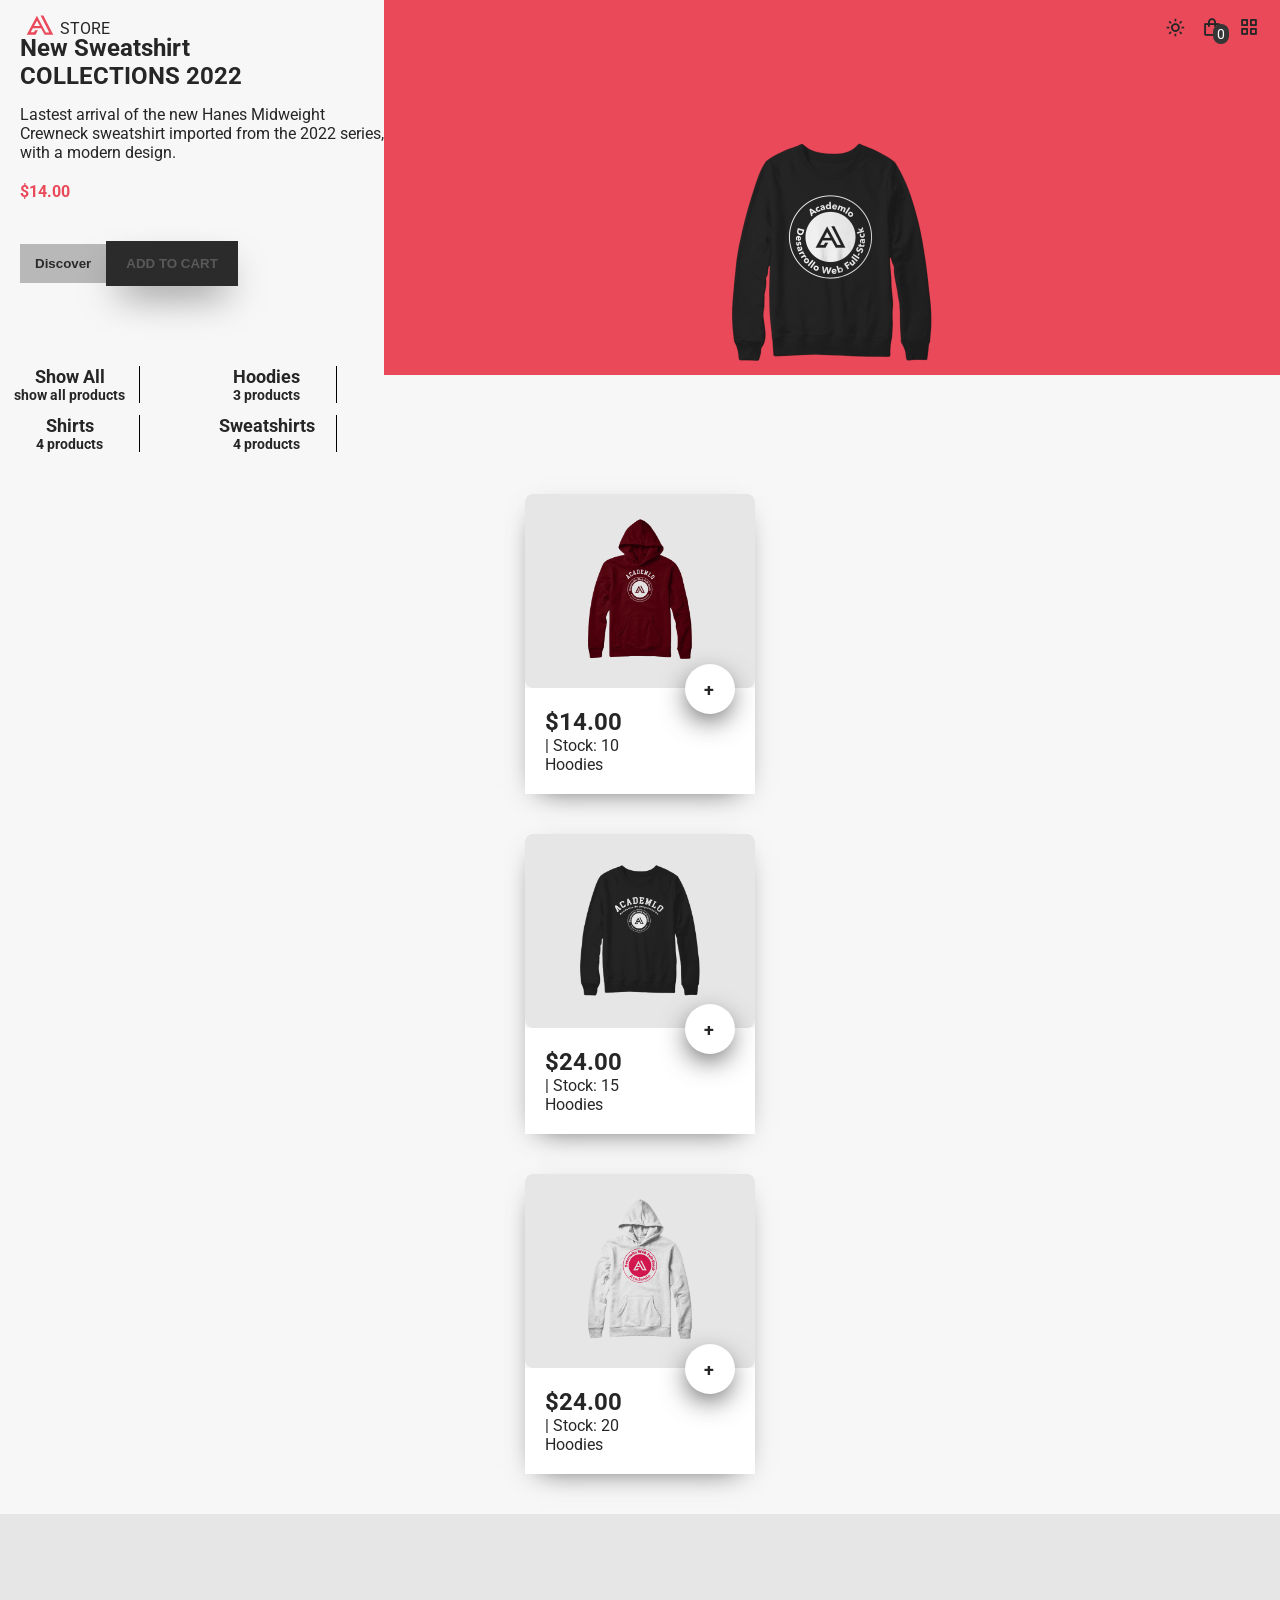
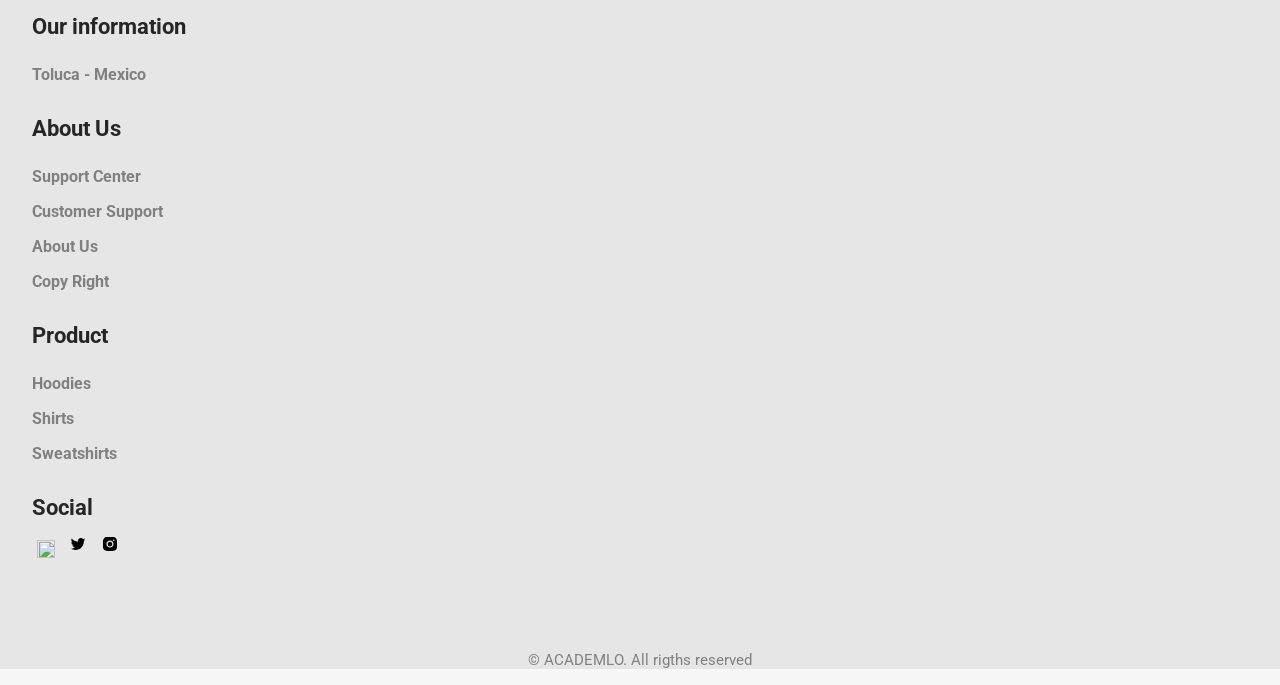
==== index.html @ a1405a9b "mergin with footer" ====
<!DOCTYPE html>
<html lang="en">
    <head>
        <title>Academlo Store</title>
        <meta charset="UTF-8">
        <meta name="viewport" content="width=device-width, initial-scale=1">

        <link href='https://unpkg.com/boxicons@2.1.2/css/boxicons.min.css' rel='stylesheet'>
        <link href="assets/css/style.css" rel="stylesheet">
    </head>
    <body>
        <div id="loader" class="loader">
            <svg xmlns="http://www.w3.org/2000/svg" viewBox="0 0 48.92 56.48" class="loader--img">
                <title>Academlo Logo</title>
                <g>
                    <g>
                        <path
                        d="M24.45,56.48,0,42.36V14.12L24.46,0,48.92,14.12V42.36ZM1.89,41.26l22.56,13L47,41.26v-26l-22.56-13-22.56,13Z">
                        </path>
                        <path
                        d="M28.58,15.39H25.16L35.78,36H31.49L20.67,15.71,8.23,38.82H18.94l3-5.43h-3.4l-1.47,2.54h-4l2.69-5.09H25.85l4.28,8H40.67ZM17.23,28.21l3.57-6.6,3.57,6.6Z">
                        </path>
                    </g>
                </g>
            </svg>
        </div>

            <div class=" nav-container no-scrolling" id="nav">
                <nav class="nav" >
<div class="logo-container">
    <a href="#" class="nav--logo">
        <svg xmlns="http://www.w3.org/2000/svg" viewBox="0 0 48.92 56.48">
            <title>Academlo Logo</title>
            <g>
              <g>
                <path
                  d="M28.58,15.39H25.16L35.78,36H31.49L20.67,15.71,8.23,38.82H18.94l3-5.43h-3.4l-1.47,2.54h-4l2.69-5.09H25.85l4.28,8H40.67ZM17.23,28.21l3.57-6.6,3.57,6.6Z">
                </path>
              </g>
            </g>
        </svg>
        
       
      </a>
<span>STORE</span>



</div>

<div class="opciones">
    <i class='bx bx-moon change-theme' id="theme-button"></i>

    <div class="nav--cart" id="cart-shop">
      <i class='bx bx-shopping-bag' id="elemento-cart"></i>
      <span id="cart-counter" class="counter">0</span>
    </div>

    <div class="nav--toggle" id="nav-toggle">
      <i class='bx bx-grid-alt' id="elemento-menu"></i>
    </div>
  </div>


<div class="nav--items no-display" id="elementos">
    <ul class="nav--list"> 
        <li class="nav--item">
          <a href="#" class="nav--link">
            Home
          </a>
        </li>
        <li class="nav--item">
          <a href="#" class="nav--link">
            Productos
          </a>
        </li>
      </ul>
    
</div>
                      
              
                </nav>
            </div>










<main>

    <aside class="cart no-display" id="cart">
        <div class="cart-container">
          
            <div class="contenedor-elements">
              <h3 class="contenedor-elements--h3">My cart</h3> 
              <img class="contenedor-elements--img" src="./assets/images/empty-cart.png" alt="cart">
              <h2 class="contenedor-elements--h2">Your cart is empty</h2>
              <p class="contenedor-elements--p">You can add items to your cart by clicking on the ´+´ button on                the product page.</p>
              <div class="contenedor-elements--containerh4">
                <h4 class="contenedor-elements--h4">0 ítems</h4>
                <h4 class="contenedor-elements--h4--2">$0.00</h4>
              </div>  
              <button class="contenedor-elements--button" type="submit"> Checkout</button>

            </div>
            
        </div>
    </aside>


<section class="destacado">
  

  <div class="destacado-container-img">
    <img src="./assets/images/home.png" class="img-articulo-destacado" alt="Sueter Academlo Articulo destacado">
  </div>
  <span class="pin">__________________________________</span>
  <div class="datos">
     <h2>New Sweatshirt</h2>
<h1>COLLECTIONS 2022</h1>
<p>Lastest arrival of the new Hanes Midweight
     <br>  Crewneck sweatshirt imported from the 2022 series, with a modern design.
</p>
<span class="price price-destacado">$14.00</span>
<div class="btn-destacado-container">
<button class="btn btn-secondary">Discover</button>
<button class="btn btn-primary">ADD TO CART</button>
</div>
  </div>
 

</section>
    

    </div>
<section class="categories">
    <div class="div-izq">
      <h1 >Show All</h1>
      <h2>show all products</h2>
    </div>
    <div class="div-der">
      <h1>Hoodies</h1>
      <h2>3 products</h2>
    </div>
    <div class="div-izq">
      <h1>Shirts</h1>
      <h2>4 products</h2>
    </div>
    <div class="div-der">
      <h1>Sweatshirts</h1>
      <h2>4 products</h2>
    </div>


</section>





<section class="articulos" id="articulos" > 


 
  
  
</section>


</main>

<footer class="footer-info">
  <div class="contenedor-footer">
<div>
  <h1>Our information</h1>
  <h2>Toluca - Mexico</h2>
</div>
<div>
  <h1>About Us</h1>
  <h2>Support Center</h2>
  <h2>Customer Support</h2>
  <h2>About Us</h2>
  <h2>Copy Right</h2>
</div>
<div>
  <h1>Product</h1>
  <h2>Hoodies</h2>
  <h2>Shirts</h2>
  <h2>Sweatshirts</h2>
</div>
<div>
  <h1>Social</h1>
  


  <ul class="footer__social">
    <a href="https://www.facebook.com/" target="_blank" class="footer__social-link">
      <img src="https://cdn-icons-png.flaticon.com/512/20/20673.png" alt="">
    </a>

    <a href="https://twitter.com/" target="_blank" class="footer__social-link">
       <img src="/ant-design_twitter-outlined.svg" alt="">
    </a>

    <a href="https://www.instagram.com/" target="_blank" class="footer__social-link">
      <img src="/ant-design_instagram-filled.svg" alt="">
    </a>
  </ul>
 
</div>
</div>

<span class="marca">© ACADEMLO. All rigths reserved</span>

</footer>






<script src="./assets/js/main.js">
    
</script>
    
    </body>
</html>
---- assets/css/style.css ----
/*=============== GOOGLE FONTS ===============*/
@import url("https://fonts.googleapis.com/css2?family=Roboto:wght@400;500;700&display=swap");

* {
  padding: 0;
  margin: 0;
  box-sizing: border-box;
}

:root {
  /*========== Colors ==========*/
  --first-color: hsl(354, 78%, 60%);
  --button-color: hsl(0, 0%, 17%);
  --button-color-alt: hsl(0, 0%, 21%);
  --card-color: hsl(0, 0%, 90%);
  --title-color: hsl(0, 0%, 15%);
  --text-color: hsl(0, 0%, 35%);
  --text-color-light: hsl(0, 0%, 55%);
  --body-color: hsl(206, 4%, 97%);
  --container-color: #fff;
  --border-color: hsl(0, 0%, 94%);
  --btn-secondary: hsl(0, 0%, 72%);

  /*========== Font and typography ==========*/
  --body-font: "Roboto", sans-serif;
}

body.dark-theme {
  --first-color: hsl(182, 53%, 74%);
  --button-color: hsl(246, 16%, 12%);
  --button-color-alt: hsl(0, 0%, 28%);
  --card-color: hsla(246, 16%, 5%, 0.5);
  --title-color: hsl(0, 0%, 95%);
  --text-color: hsl(0, 0%, 75%);
  --body-color: hsl(249, 19%, 14%);
  --container-color: hsl(246, 16%, 12%);
  --border-color: hsl(0, 0%, 20%);
}

body {
  background-color: var(--body-color);
  font-family: var(--body-font);
  color: var(--title-color);
}
a {
  text-decoration: none;
}
li {
  text-decoration: none;
  list-style: none;
}

.loader {
  width: 100%;
  height: 100%;
  position: fixed;
  top: 0;
  left: 0;
  background-color: var(--body-color);
  display: grid;
  justify-content: center;
  align-items: center;
  z-index: 100;
}

.loader--img {
  width: 100px;
  fill: var(--first-color);
  animation: load 1.5s infinite;
}

.hide {
  display: none;
}

.logo-container {
  display: flex;
  flex-direction: row;
  align-items: center;
  justify-content: space-evenly;
  z-index: 40;
}
.nav--items {
  position: fixed;
  left: 0;
  top: 0;
  width: 100%;
  background-color: var(--body-color);
  height: 100%;
  z-index: 20;
  display: flex;
  justify-content: center;
  align-items: flex-start;
  padding-top: 80px;
  text-align: center;
}
.nav-display {
  left: 0%;
}
.no-display {
  left: -100%;
}

.cart {
  background-color: rgba(36, 36, 36, 0.801);
  position: fixed;
  width: 100%;
  height: 100%;
  top: 0;
  z-index: 20;
}
.cart-container {
  background-color: var(--body-color);
  width: 400px;
  right: 0;
  height: 100%;
  position: absolute;
}

.contenedor-elements {
  width: 100%;
  height: 100%;
  background-color: var(--container-color);
}

.contenedor-elements--h3 {
  width: 100%;
  text-align: center;
  padding-top: 50px;
  padding-bottom: 100px;
}

.contenedor-elements--img {
  width: 100%;
}

.contenedor-elements--h2,
.contenedor-elements--p {
  width: 100%;
  text-align: center;
}

.contenedor-elements--containerh4 {
  width: 100%;
  display: flex;
  padding-top: 150px;
  padding-bottom: 30px;
}

.contenedor-elements--h4 {
  width: 50%;
  padding-left: 30px;
}

.contenedor-elements--h4--2 {
  width: 50%;
  text-align: end;
  padding-right: 30px;
}

.contenedor-elements--button {
  width: 45%;
  height: 8%;
  margin-left: 50%;
  border: none;
  color: rgb(94, 94, 94);
}

@keyframes aparecer-elementos-nav {
  0% {
    left: -100%;
  }
  80% {
    left: 5%;
  }
  100% {
    left: 0%;
  }
}

@keyframes desaparecer-elementos-nav {
  0% {
    left: 0%;
  }
  80% {
    left: 5%;
  }
  100% {
    left: -100%;
  }
}

.nav--list {
  display: flex;
  flex-direction: column;
  gap: 1rem;
}
.price {
  font-weight: bold;
}
.description-item-destacado > p {
  padding-top: 20px;
  padding-bottom: 20px;
}
.price-destacado {
  color: var(--first-color);
}
.btn-destacado-container {
  display: flex;
  flex-direction: row;
  align-items: center;
  padding: 40px 0px;
}
.btn {
  border: none;
}
.btn-secondary {
  padding: 12px 15px;
  background-color: var(--btn-secondary);
  color: var(--button-color);
  font-weight: bold;
}
.btn-primary {
  padding: 15px 20px;
  background-color: var(--button-color);
  color: var(--text-color);
  font-weight: bold;
  box-shadow: 1px 18px 39px -13px rgba(0, 0, 0, 0.63);
  -webkit-box-shadow: 1px 18px 39px -13px rgba(0, 0, 0, 0.63);
  -moz-box-shadow: 1px 18px 39px -13px rgba(0, 0, 0, 0.63);
}
.opciones {
  display: flex;
  flex-direction: row;
  align-items: center;
  gap: 1rem;
  z-index: 40;
}
.bx {
  font-size: 1.3rem;
}
.counter {
  background-color: var(--button-color-alt);
  color: var(--container-color);
  padding: 2px 4px;
  border-radius: 0.5rem;
  margin-right: 5px;
  font-size: 14px;
  position: absolute;
  margin-left: -10px;
  margin-top: 7px;
}
.back {
  background-color: var(--first-color);
  width: 70%;
  height: 3.5rem;
  position: fixed;
  top: 0px;
  z-index: -1;
  right: 0;
}
.articulo-section {
  width: 70%;
  display: flex;
  right: 0;
  position: absolute;
  right: 0;
  height: 350px;
  background-color: var(--first-color);
}
.img-articulo-destacado {
  width: 250px;
  padding-top: 125px;
  display: block;
  margin: 0px auto;
}
.description-item-destacado {
  position: absolute;
  margin-top: 380px;
  padding: 0rem 1rem;
}
.nav--logo {
  width: 2.5rem;
  fill: var(--first-color);
}
.nav-container {
  position: fixed;
  width: 100%;
  z-index: 40;
}
.scrolling {
  background-color: var(--container-color);
  box-shadow: -1px 9px 28px -15px rgba(0, 0, 0, 0.75);
  -webkit-box-shadow: -1px 9px 28px -15px rgba(0, 0, 0, 0.75);
  -moz-box-shadow: -1px 9px 28px -15px rgba(0, 0, 0, 0.75);
}
.no-scrolling {
  background-color: transparent;
}
.nav {
  height: 3.5rem;
  display: flex;
  justify-content: space-between;
  padding: 10px 20px;
  z-index: 100;
}

@keyframes load {
  0% {
    transform: translateY(0);
  }
  50% {
    transform: translateY(10px);
  }
  100% {
    transform: translateY(0);
  }
}

.categories {
  display: grid;
  grid-template-columns: repeat(2, 1fr);
  text-align: center;
  gap: 10px;
  padding-top: 40px;
}

.categories h1 {
  font-size: 18px;
}

.categories h2 {
  font-size: 14px;
}

.categories div {
  border-right: black solid 1px;
  margin-bottom: 2px;
  width: 140px;
}

.categories .div-izq {
  left: 30px;
}

.destacado-container-img {
  background-color: var(--first-color);
  width: 70%;
  float: right;
}
.pin {
  visibility: hidden;
}

.destacado > .datos {
  padding: 0 20px;
}
.datos > h2 {
  padding-top: 15px;
}
.datos > p {
  padding-top: 15px;
  padding-bottom: 20px;
}

.articulos {
  display: flex;
  flex-direction: column;
  align-items: center;
  justify-content: space-between;
  padding-top: 40px;
  gap: 40px;
}

.img-card {
  width: 150px;
}
.card-img {
  background-color: var(--card-color);
  border-radius: 0.5rem;
  padding: 20px 40px;
}
.description-card {
  background-color: var(--container-color);
  width: 100%;
  padding: 20px 20px;
}

.card-add-cart {
  width: 50px;
  height: 50px;
  background-color: var(--container-color);
  border-radius: 50%;
  position: absolute;
  margin-top: 170px;
  margin-left: 160px;
  box-shadow: -1px 9px 28px -5px rgba(0, 0, 0, 0.75);
  -webkit-box-shadow: -1px 9px 28px -5px rgba(0, 0, 0, 0.75);
  -moz-box-shadow: -1px 9px 28px -5px rgba(0, 0, 0, 0.75);
  cursor: pointer;
}
.card-add-cart > span {
  position: absolute;
  margin: 15px 19px;
  font-size: large;
  font-weight: bolder;
}

.card {
  position: relative;
  box-shadow: -1px 9px 28px -15px rgba(0, 0, 0, 0.75);
  -webkit-box-shadow: -1px 9px 28px -15px rgba(0, 0, 0, 0.75);
  -moz-box-shadow: -1px 9px 28px -15px rgba(0, 0, 0, 0.75);
}

.footer__social-link img {
  width: 18px;
  height: 18px;
  margin: 5px;
}

.footer-info {
  background-color: hsl(0, 0%, 90%);
  margin-top: 40px;
}

.contenedor-footer {
  display: grid;
  row-gap: 2rem;
  padding: 2rem;
  padding-top: 100px;
}

.contenedor-footer h1 {
  font-size: 22px;
  padding-bottom: 10px;
}

.contenedor-footer h2 {
  font-size: 16px;
  color: gray;
  padding-top: 16px;
}
.marca {
  display: block;

  margin: 3.5rem 0 1rem 0;
  text-align: center;
  font-size: 15px;
  color: grey;
}
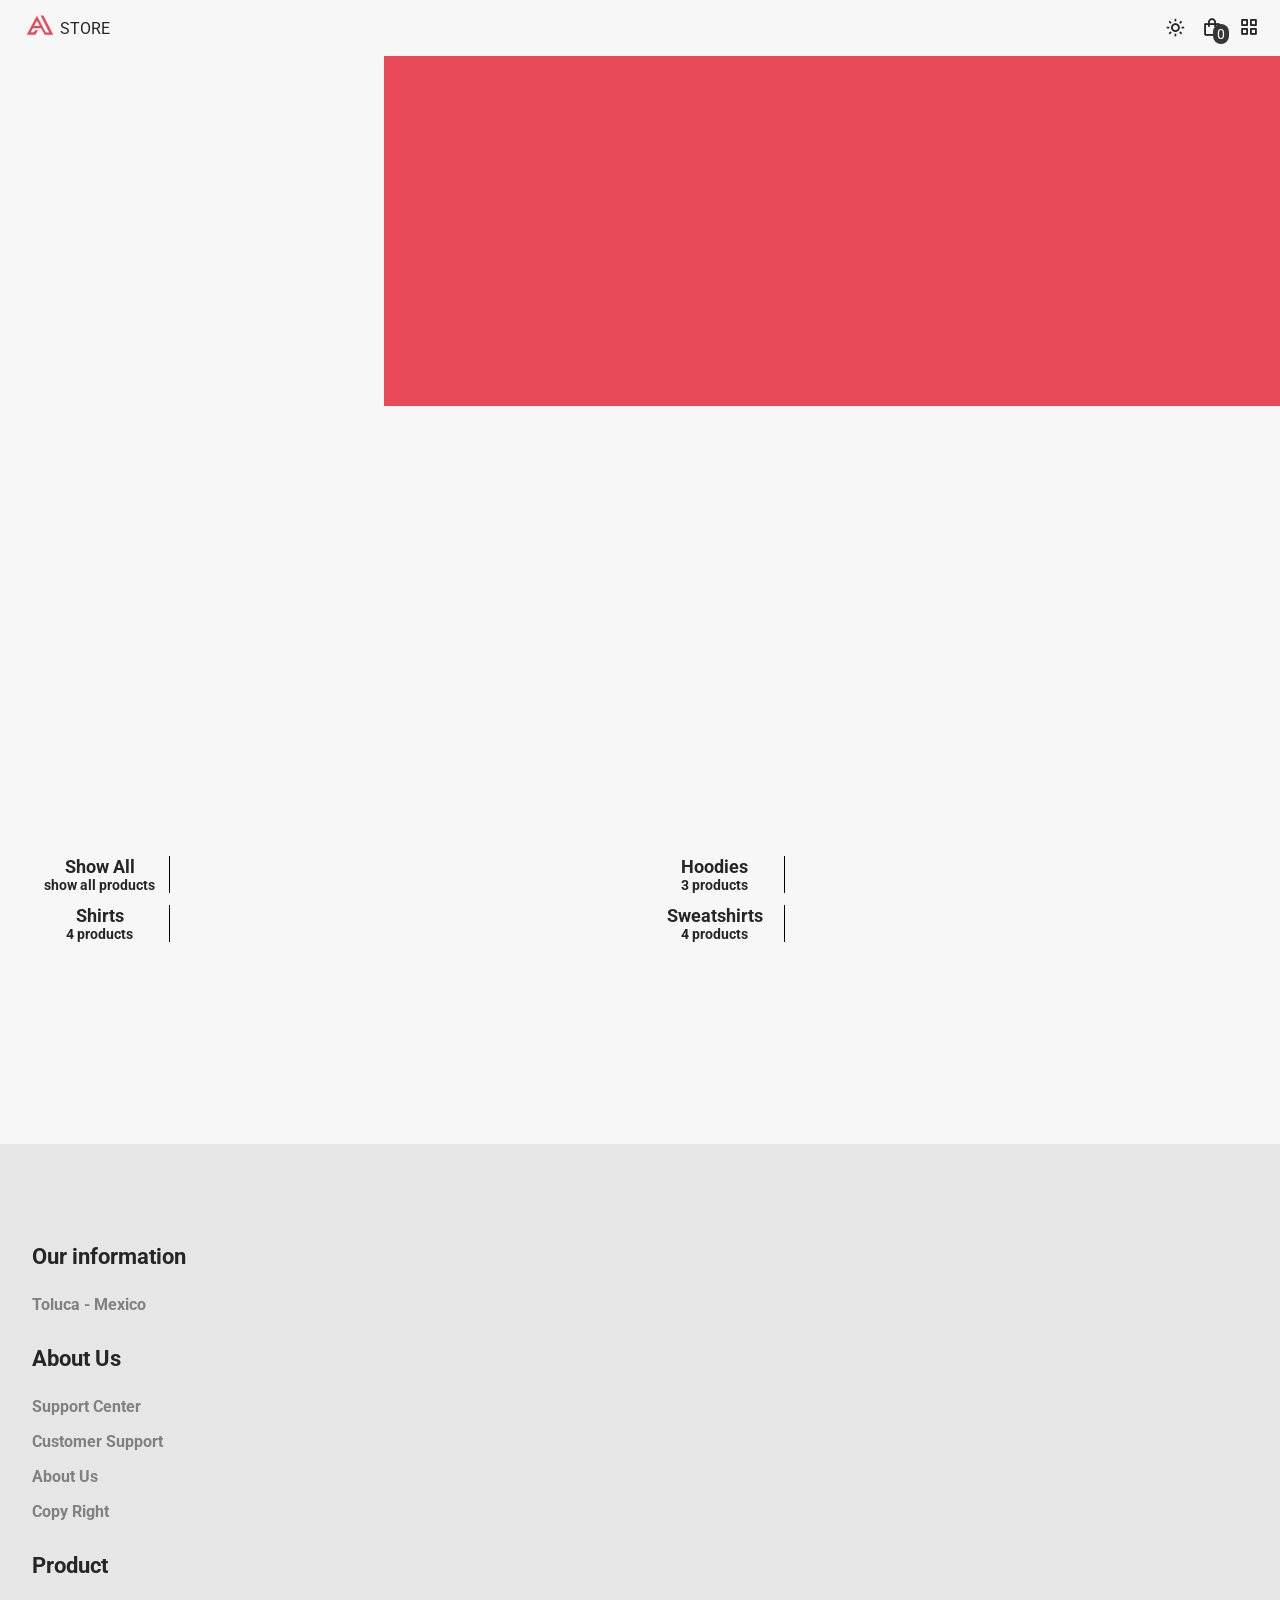
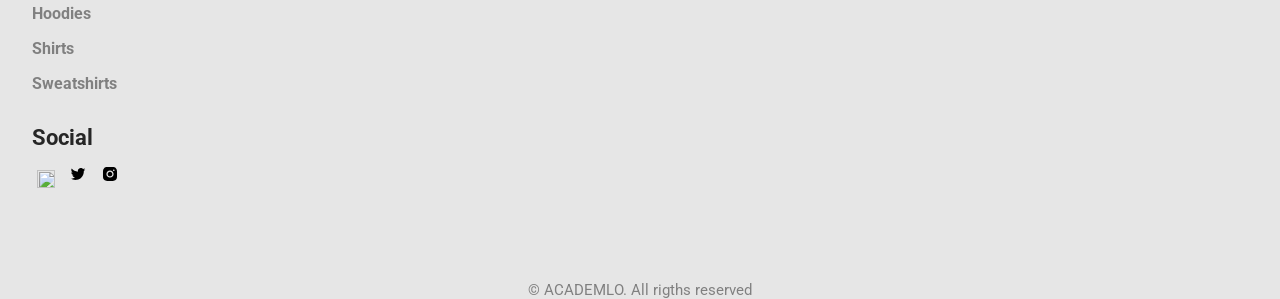
==== commit b9d27cc1: "Modifique h" ====
--- a/index.html
+++ b/index.html
@@ -25,8 +25,8 @@
             </svg>
         </div>
 
-            <div class=" nav-container no-scrolling" id="nav">
-                <nav class="nav" >
+            <div class="nav-container">
+                <nav class="nav">
 <div class="logo-container">
     <a href="#" class="nav--logo">
         <svg xmlns="http://www.w3.org/2000/svg" viewBox="0 0 48.92 56.48">
@@ -95,80 +95,43 @@
 
     <aside class="cart no-display" id="cart">
         <div class="cart-container">
-          
+
             <div class="contenedor-elements">
-              <h3 class="contenedor-elements--h3">My cart</h3> 
-              <img class="contenedor-elements--img" src="./assets/images/empty-cart.png" alt="cart">
-              <h2 class="contenedor-elements--h2">Your cart is empty</h2>
-              <p class="contenedor-elements--p">You can add items to your cart by clicking on the ´+´ button on                the product page.</p>
-              <div class="contenedor-elements--containerh4">
-                <h4 class="contenedor-elements--h4">0 ítems</h4>
-                <h4 class="contenedor-elements--h4--2">$0.00</h4>
-              </div>  
-              <button class="contenedor-elements--button" type="submit"> Checkout</button>
+                
 
             </div>
             
         </div>
     </aside>
+<section class="articulo-section"  id="articulo-destacado-img">
+    <div class="articulo-destacado"></div>
+</section>
+<div id="descripcion-destacado">
+    
+</div>
 
-
-<section class="destacado">
-  
-
-  <div class="destacado-container-img">
-    <img src="./assets/images/home.png" class="img-articulo-destacado" alt="Sueter Academlo Articulo destacado">
-  </div>
-  <span class="pin">__________________________________</span>
-  <div class="datos">
-     <h2>New Sweatshirt</h2>
-<h1>COLLECTIONS 2022</h1>
-<p>Lastest arrival of the new Hanes Midweight
-     <br>  Crewneck sweatshirt imported from the 2022 series, with a modern design.
-</p>
-<span class="price price-destacado">$14.00</span>
-<div class="btn-destacado-container">
-<button class="btn btn-secondary">Discover</button>
-<button class="btn btn-primary">ADD TO CART</button>
-</div>
-  </div>
- 
-
-</section>
     
 
     </div>
 <section class="categories">
     <div class="div-izq">
-      <h1 >Show All</h1>
-      <h2>show all products</h2>
+      <h2 >Show All</h2>
+      <h3>show all products</h3>
     </div>
     <div class="div-der">
-      <h1>Hoodies</h1>
-      <h2>3 products</h2>
+      <h2>Hoodies</h2>
+      <h3>3 products</h3>
     </div>
     <div class="div-izq">
-      <h1>Shirts</h1>
-      <h2>4 products</h2>
+      <h2>Shirts</h2>
+      <h3>4 products</h3>
     </div>
     <div class="div-der">
-      <h1>Sweatshirts</h1>
-      <h2>4 products</h2>
+      <h2>Sweatshirts</h2>
+      <h3>4 products</h3>
     </div>
 
 
-</section>
-
-
-
-
-
-<section class="articulos" id="articulos" > 
-
-
- 
-  
-  
 </section>
 
 
@@ -177,24 +140,24 @@
 <footer class="footer-info">
   <div class="contenedor-footer">
 <div>
-  <h1>Our information</h1>
-  <h2>Toluca - Mexico</h2>
+  <h2>Our information</h2>
+  <h3>Toluca - Mexico</h3>
 </div>
 <div>
-  <h1>About Us</h1>
-  <h2>Support Center</h2>
-  <h2>Customer Support</h2>
   <h2>About Us</h2>
-  <h2>Copy Right</h2>
+  <h3>Support Center</h3>
+  <h3>Customer Support</h3>
+  <h3>About Us</h3>
+  <h3>Copy Right</h3>
 </div>
 <div>
-  <h1>Product</h1>
-  <h2>Hoodies</h2>
-  <h2>Shirts</h2>
-  <h2>Sweatshirts</h2>
+  <h2>Product</h2>
+  <h3>Hoodies</h3>
+  <h3>Shirts</h3>
+  <h3>Sweatshirts</h3>
 </div>
 <div>
-  <h1>Social</h1>
+  <h2>Social</h2>
   
 
 
--- a/assets/css/style.css
+++ b/assets/css/style.css
@@ -35,12 +35,17 @@
   --body-color: hsl(249, 19%, 14%);
   --container-color: hsl(246, 16%, 12%);
   --border-color: hsl(0, 0%, 20%);
-}
+
+}
+
 
 body {
   background-color: var(--body-color);
   font-family: var(--body-font);
   color: var(--title-color);
+
+
+
 }
 a {
   text-decoration: none;
@@ -117,55 +122,6 @@
   position: absolute;
 }
 
-.contenedor-elements {
-  width: 100%;
-  height: 100%;
-  background-color: var(--container-color);
-}
-
-.contenedor-elements--h3 {
-  width: 100%;
-  text-align: center;
-  padding-top: 50px;
-  padding-bottom: 100px;
-}
-
-.contenedor-elements--img {
-  width: 100%;
-}
-
-.contenedor-elements--h2,
-.contenedor-elements--p {
-  width: 100%;
-  text-align: center;
-}
-
-.contenedor-elements--containerh4 {
-  width: 100%;
-  display: flex;
-  padding-top: 150px;
-  padding-bottom: 30px;
-}
-
-.contenedor-elements--h4 {
-  width: 50%;
-  padding-left: 30px;
-}
-
-.contenedor-elements--h4--2 {
-  width: 50%;
-  text-align: end;
-  padding-right: 30px;
-}
-
-.contenedor-elements--button {
-  width: 45%;
-  height: 8%;
-  margin-left: 50%;
-  border: none;
-  color: rgb(94, 94, 94);
-}
-
 @keyframes aparecer-elementos-nav {
   0% {
     left: -100%;
@@ -223,7 +179,7 @@
 .btn-primary {
   padding: 15px 20px;
   background-color: var(--button-color);
-  color: var(--text-color);
+  color: var(--container-color);
   font-weight: bold;
   box-shadow: 1px 18px 39px -13px rgba(0, 0, 0, 0.63);
   -webkit-box-shadow: 1px 18px 39px -13px rgba(0, 0, 0, 0.63);
@@ -253,7 +209,7 @@
 .back {
   background-color: var(--first-color);
   width: 70%;
-  height: 3.5rem;
+  height: 100px;
   position: fixed;
   top: 0px;
   z-index: -1;
@@ -283,20 +239,6 @@
   width: 2.5rem;
   fill: var(--first-color);
 }
-.nav-container {
-  position: fixed;
-  width: 100%;
-  z-index: 40;
-}
-.scrolling {
-  background-color: var(--container-color);
-  box-shadow: -1px 9px 28px -15px rgba(0, 0, 0, 0.75);
-  -webkit-box-shadow: -1px 9px 28px -15px rgba(0, 0, 0, 0.75);
-  -moz-box-shadow: -1px 9px 28px -15px rgba(0, 0, 0, 0.75);
-}
-.no-scrolling {
-  background-color: transparent;
-}
 .nav {
   height: 3.5rem;
   display: flex;
@@ -322,14 +264,15 @@
   grid-template-columns: repeat(2, 1fr);
   text-align: center;
   gap: 10px;
-  padding-top: 40px;
-}
-
-.categories h1 {
+  position: relative;
+  top: 800px;
+}
+
+.categories h2 {
   font-size: 18px;
 }
 
-.categories h2 {
+.categories h3 {
   font-size: 14px;
 }
 
@@ -340,103 +283,36 @@
 }
 
 .categories .div-izq {
+  position: relative;
   left: 30px;
 }
 
-.destacado-container-img {
-  background-color: var(--first-color);
-  width: 70%;
-  float: right;
-}
-.pin {
-  visibility: hidden;
-}
-
-.destacado > .datos {
-  padding: 0 20px;
-}
-.datos > h2 {
-  padding-top: 15px;
-}
-.datos > p {
-  padding-top: 15px;
-  padding-bottom: 20px;
-}
-
-.articulos {
-  display: flex;
-  flex-direction: column;
-  align-items: center;
-  justify-content: space-between;
-  padding-top: 40px;
-  gap: 40px;
-}
-
-.img-card {
-  width: 150px;
-}
-.card-img {
-  background-color: var(--card-color);
-  border-radius: 0.5rem;
-  padding: 20px 40px;
-}
-.description-card {
-  background-color: var(--container-color);
-  width: 100%;
-  padding: 20px 20px;
-}
-
-.card-add-cart {
-  width: 50px;
-  height: 50px;
-  background-color: var(--container-color);
-  border-radius: 50%;
-  position: absolute;
-  margin-top: 170px;
-  margin-left: 160px;
-  box-shadow: -1px 9px 28px -5px rgba(0, 0, 0, 0.75);
-  -webkit-box-shadow: -1px 9px 28px -5px rgba(0, 0, 0, 0.75);
-  -moz-box-shadow: -1px 9px 28px -5px rgba(0, 0, 0, 0.75);
-  cursor: pointer;
-}
-.card-add-cart > span {
-  position: absolute;
-  margin: 15px 19px;
-  font-size: large;
-  font-weight: bolder;
-}
-
-.card {
-  position: relative;
-  box-shadow: -1px 9px 28px -15px rgba(0, 0, 0, 0.75);
-  -webkit-box-shadow: -1px 9px 28px -15px rgba(0, 0, 0, 0.75);
-  -moz-box-shadow: -1px 9px 28px -15px rgba(0, 0, 0, 0.75);
-}
-
-.footer__social-link img {
+.footer__social-link img{
   width: 18px;
   height: 18px;
   margin: 5px;
 }
 
-.footer-info {
+.footer-info{
   background-color: hsl(0, 0%, 90%);
-  margin-top: 40px;
-}
-
-.contenedor-footer {
+ position: relative;
+ top: 1000px;
+
+}
+
+.contenedor-footer{
   display: grid;
   row-gap: 2rem;
   padding: 2rem;
-  padding-top: 100px;
-}
-
-.contenedor-footer h1 {
+ padding-top: 100px;
+}
+
+.contenedor-footer h2{
   font-size: 22px;
   padding-bottom: 10px;
 }
 
-.contenedor-footer h2 {
+.contenedor-footer h3{
   font-size: 16px;
   color: gray;
   padding-top: 16px;
@@ -447,5 +323,5 @@
   margin: 3.5rem 0 1rem 0;
   text-align: center;
   font-size: 15px;
-  color: grey;
-}
+  color:grey
+}
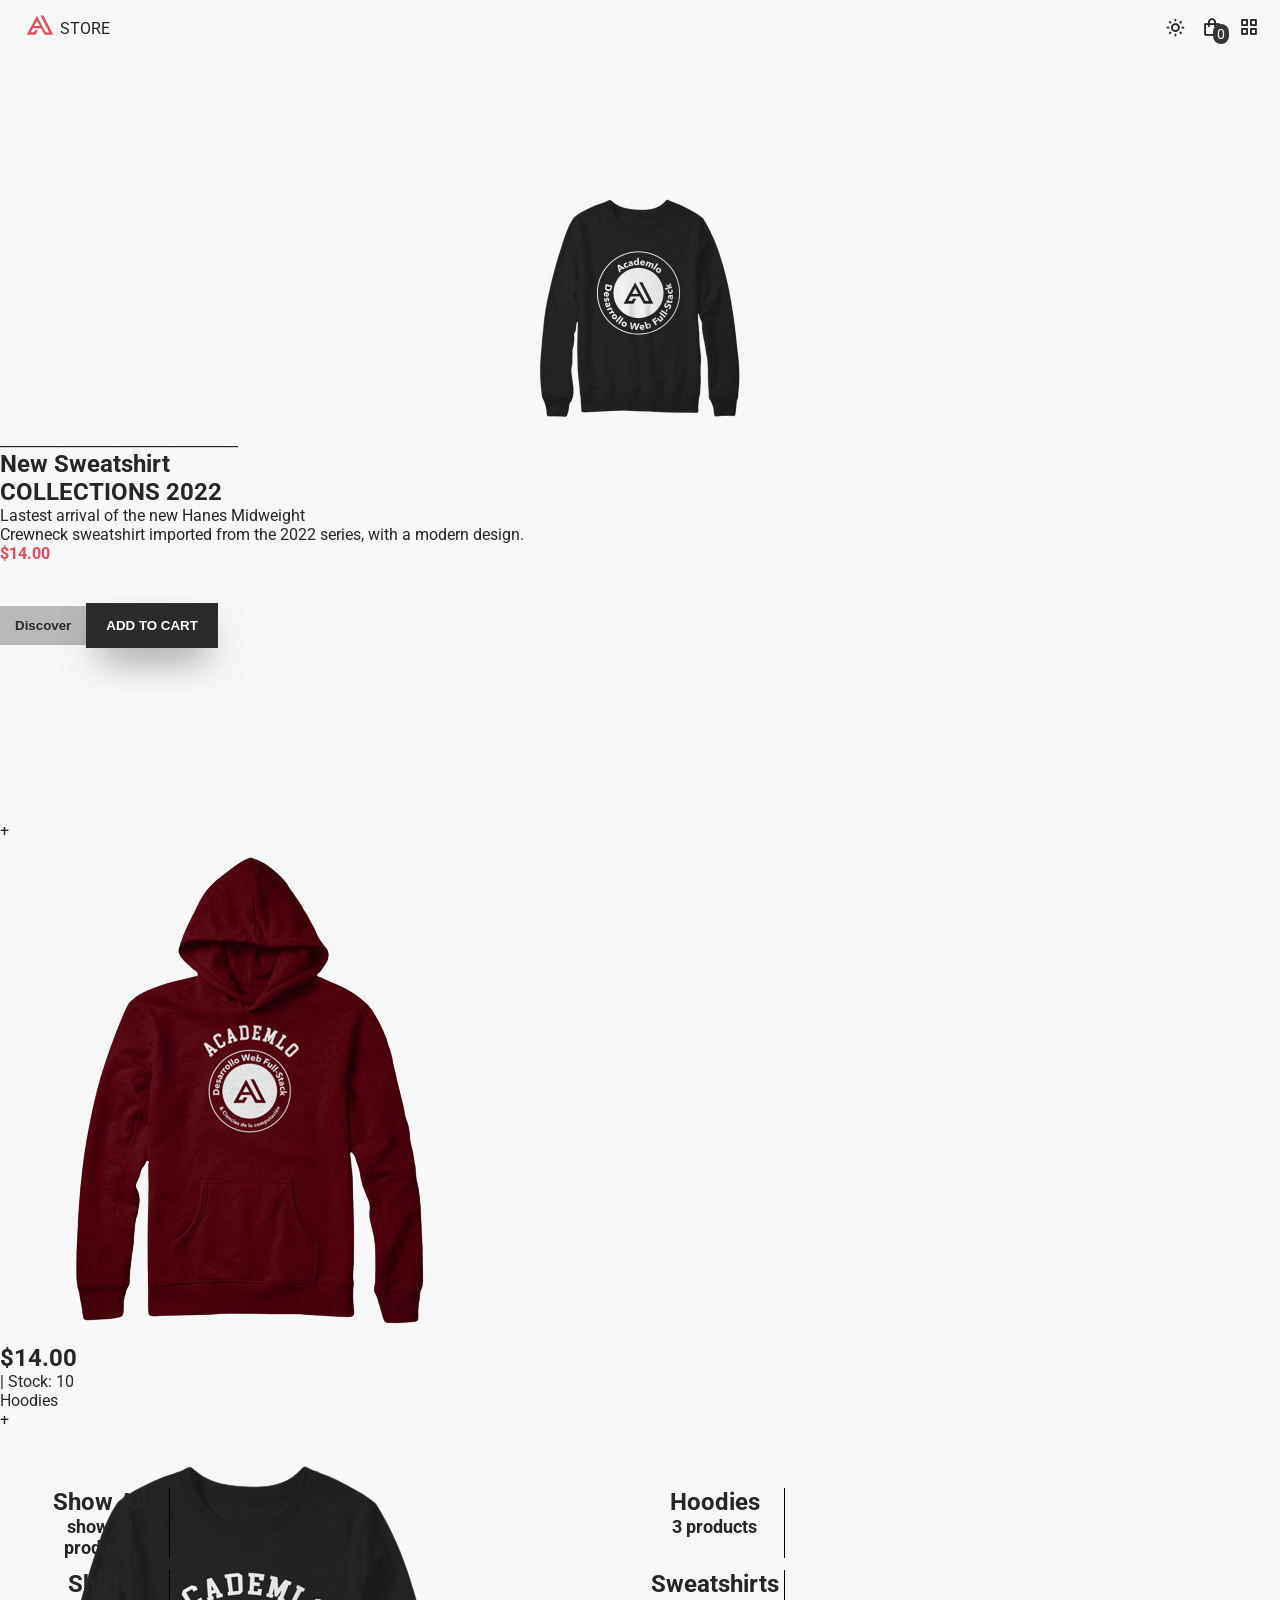
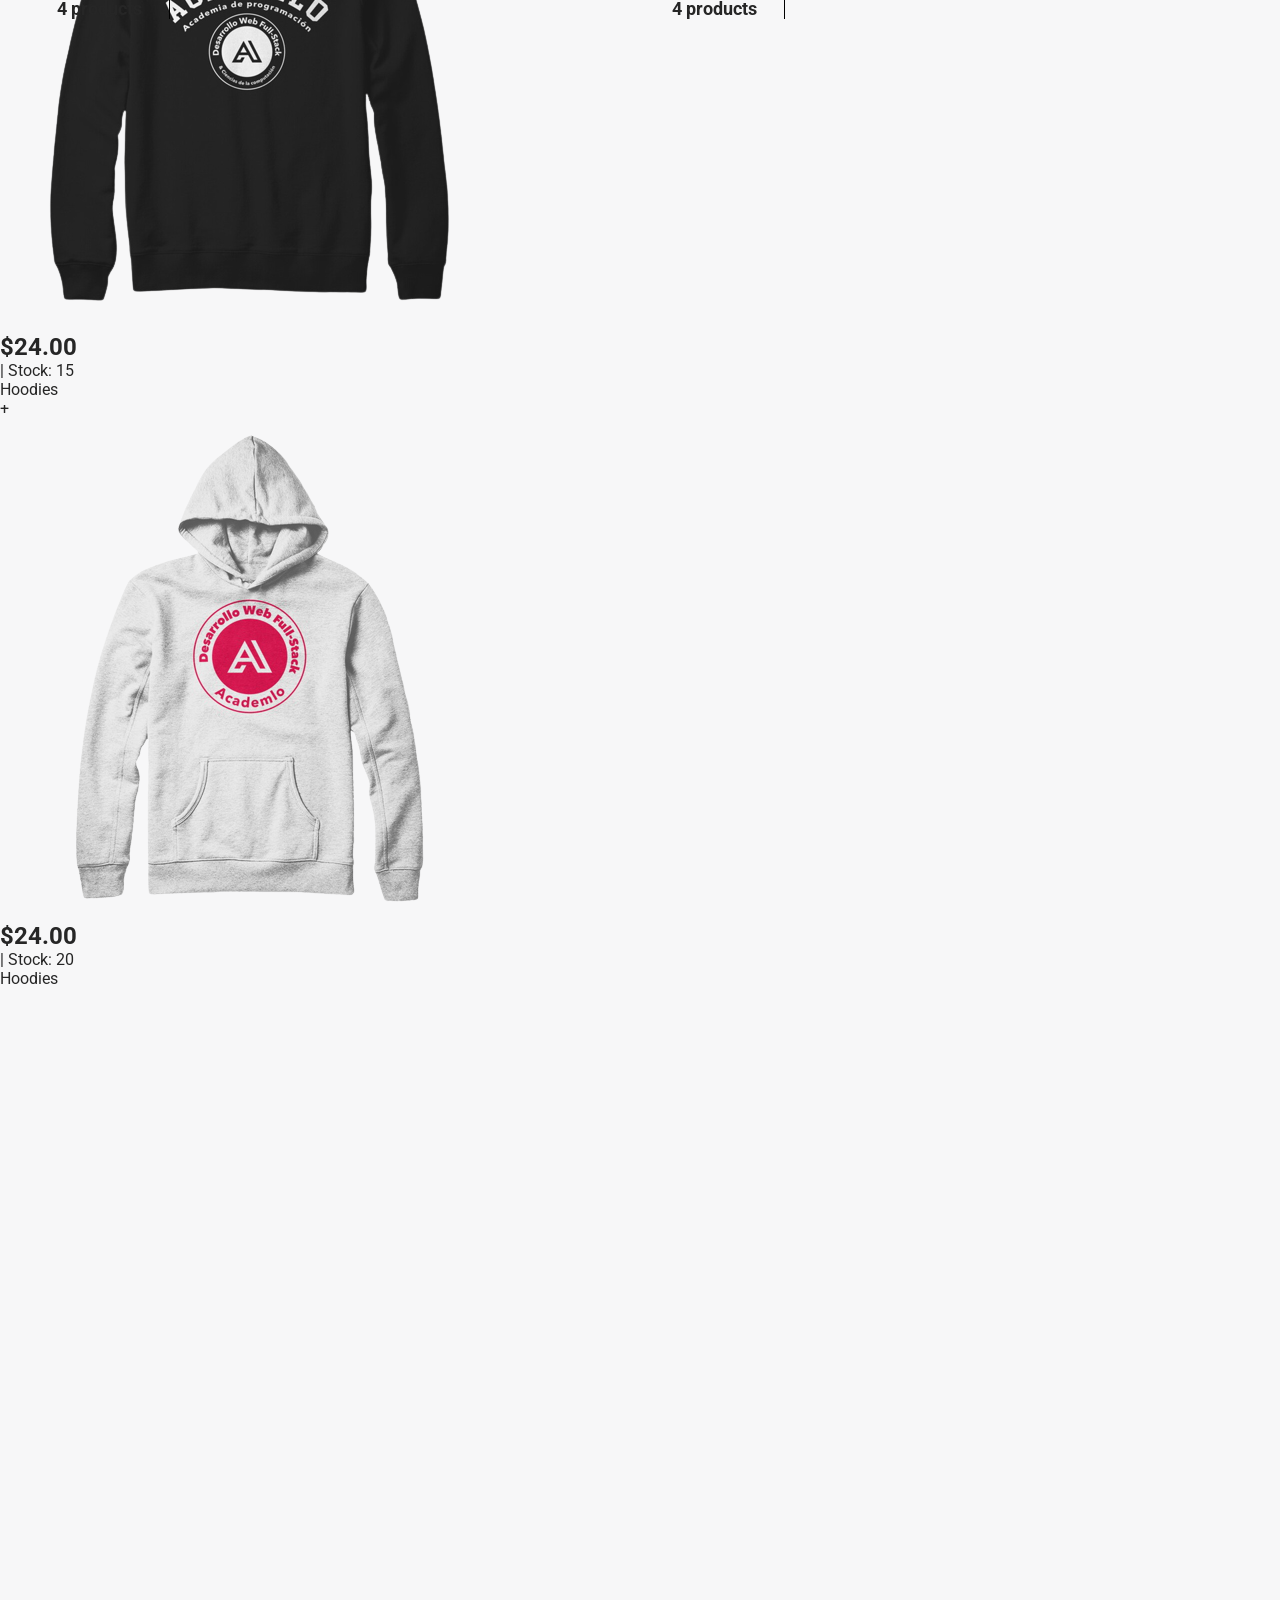
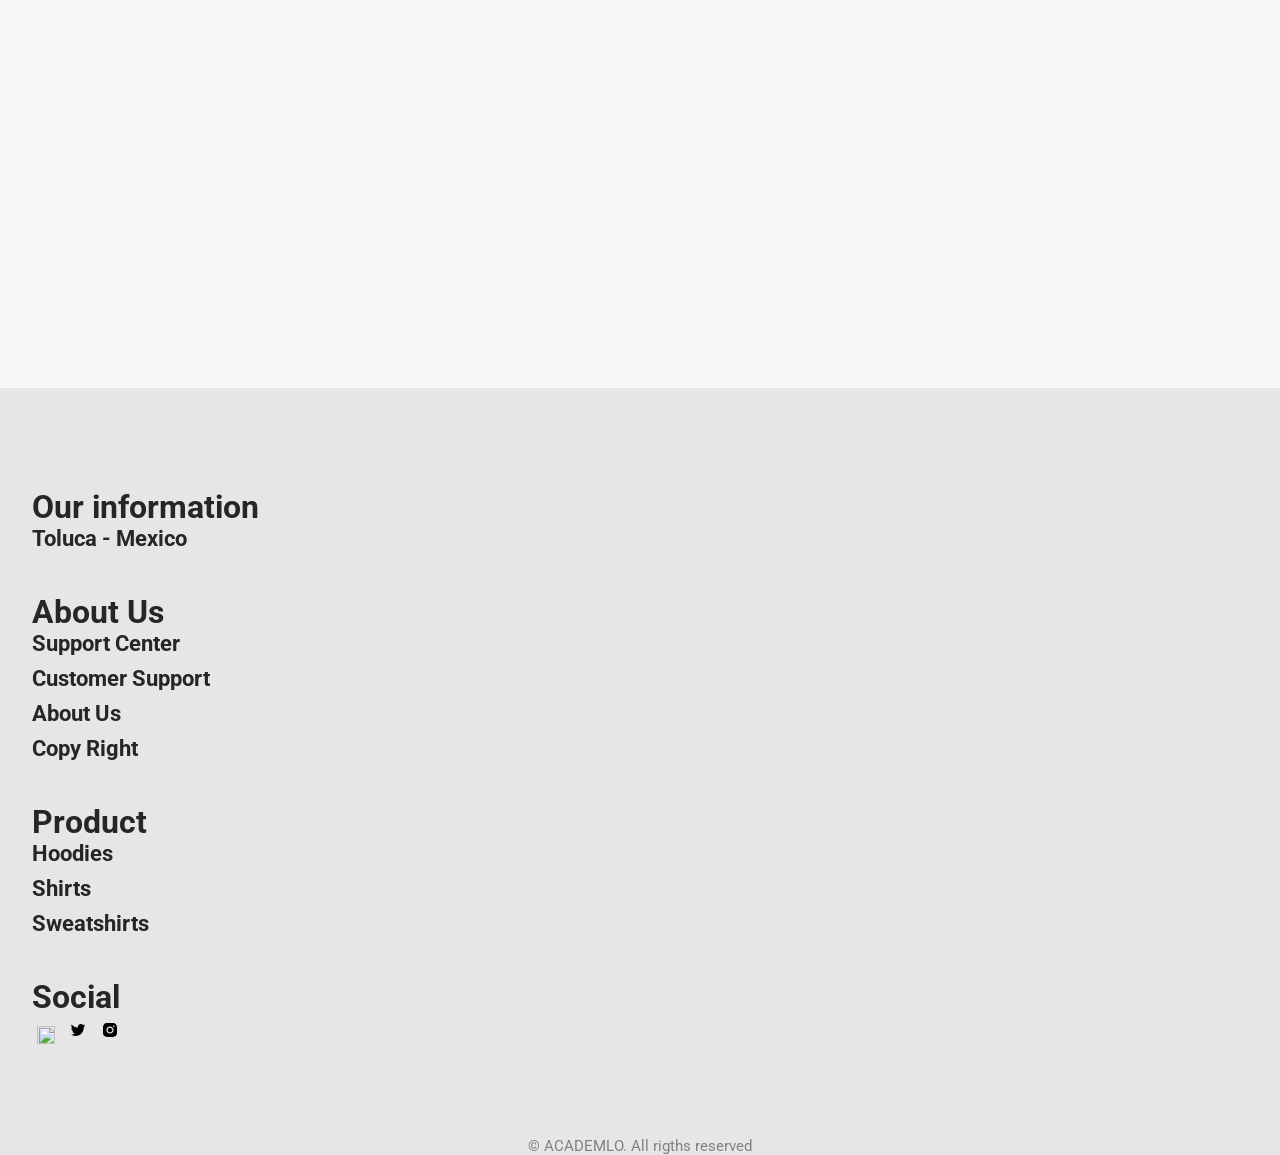
==== commit 343436dd: "commit antes de mergin con footer, fix h1 error" ====
--- a/index.html
+++ b/index.html
@@ -25,8 +25,8 @@
             </svg>
         </div>
 
-            <div class="nav-container">
-                <nav class="nav">
+            <div class=" nav-container no-scrolling" id="nav">
+                <nav class="nav" >
 <div class="logo-container">
     <a href="#" class="nav--logo">
         <svg xmlns="http://www.w3.org/2000/svg" viewBox="0 0 48.92 56.48">
@@ -95,43 +95,80 @@
 
     <aside class="cart no-display" id="cart">
         <div class="cart-container">
-
+          
             <div class="contenedor-elements">
-                
+              <h3 class="contenedor-elements--h3" id="items-cart">My cart</h3> 
+              <!-- <img class="contenedor-elements--img" src="./assets/images/empty-cart.png" alt="cart">
+              <h2 class="contenedor-elements--h2">Your cart is empty</h2>
+              <p class="contenedor-elements--p">You can add items to your cart by clicking on the ´+´ button on                the product page.</p> -->
+              <div class="contenedor-elements--containerh4">
+                <h4 class="contenedor-elements--h4">0 ítems</h4>
+                <h4 class="contenedor-elements--h4--2">$0.00</h4>
+              </div>  
+              <button class="contenedor-elements--button" type="submit"> Checkout</button>
 
             </div>
             
         </div>
     </aside>
-<section class="articulo-section"  id="articulo-destacado-img">
-    <div class="articulo-destacado"></div>
+
+
+<section class="destacado">
+  
+
+  <div class="destacado-container-img">
+    <img src="./assets/images/home.png" class="img-articulo-destacado" alt="Sueter Academlo Articulo destacado">
+  </div>
+  <span class="pin">__________________________________</span>
+  <div class="datos">
+     <h2>New Sweatshirt</h2>
+<h1>COLLECTIONS 2022</h1>
+<p>Lastest arrival of the new Hanes Midweight
+     <br>  Crewneck sweatshirt imported from the 2022 series, with a modern design.
+</p>
+<span class="price price-destacado">$14.00</span>
+<div class="btn-destacado-container">
+<button class="btn btn-secondary">Discover</button>
+<button class="btn btn-primary">ADD TO CART</button>
+</div>
+  </div>
+ 
+
 </section>
-<div id="descripcion-destacado">
-    
-</div>
-
     
 
     </div>
 <section class="categories">
     <div class="div-izq">
-      <h2 >Show All</h2>
-      <h3>show all products</h3>
+      <h1 >Show All</h1>
+      <h2>show all products</h2>
     </div>
     <div class="div-der">
-      <h2>Hoodies</h2>
-      <h3>3 products</h3>
+      <h1>Hoodies</h1>
+      <h2>3 products</h2>
     </div>
     <div class="div-izq">
-      <h2>Shirts</h2>
-      <h3>4 products</h3>
+      <h1>Shirts</h1>
+      <h2>4 products</h2>
     </div>
     <div class="div-der">
-      <h2>Sweatshirts</h2>
-      <h3>4 products</h3>
-    </div>
-
-
+      <h1>Sweatshirts</h1>
+      <h2>4 products</h2>
+    </div>
+
+
+</section>
+
+
+
+
+
+<section class="articulos" id="articulos" > 
+
+
+ 
+  
+  
 </section>
 
 
@@ -140,24 +177,24 @@
 <footer class="footer-info">
   <div class="contenedor-footer">
 <div>
-  <h2>Our information</h2>
-  <h3>Toluca - Mexico</h3>
-</div>
-<div>
+  <h1>Our information</h1>
+  <h2>Toluca - Mexico</h2>
+</div>
+<div>
+  <h1>About Us</h1>
+  <h2>Support Center</h2>
+  <h2>Customer Support</h2>
   <h2>About Us</h2>
-  <h3>Support Center</h3>
-  <h3>Customer Support</h3>
-  <h3>About Us</h3>
-  <h3>Copy Right</h3>
-</div>
-<div>
-  <h2>Product</h2>
-  <h3>Hoodies</h3>
-  <h3>Shirts</h3>
-  <h3>Sweatshirts</h3>
-</div>
-<div>
-  <h2>Social</h2>
+  <h2>Copy Right</h2>
+</div>
+<div>
+  <h1>Product</h1>
+  <h2>Hoodies</h2>
+  <h2>Shirts</h2>
+  <h2>Sweatshirts</h2>
+</div>
+<div>
+  <h1>Social</h1>
   
 
 
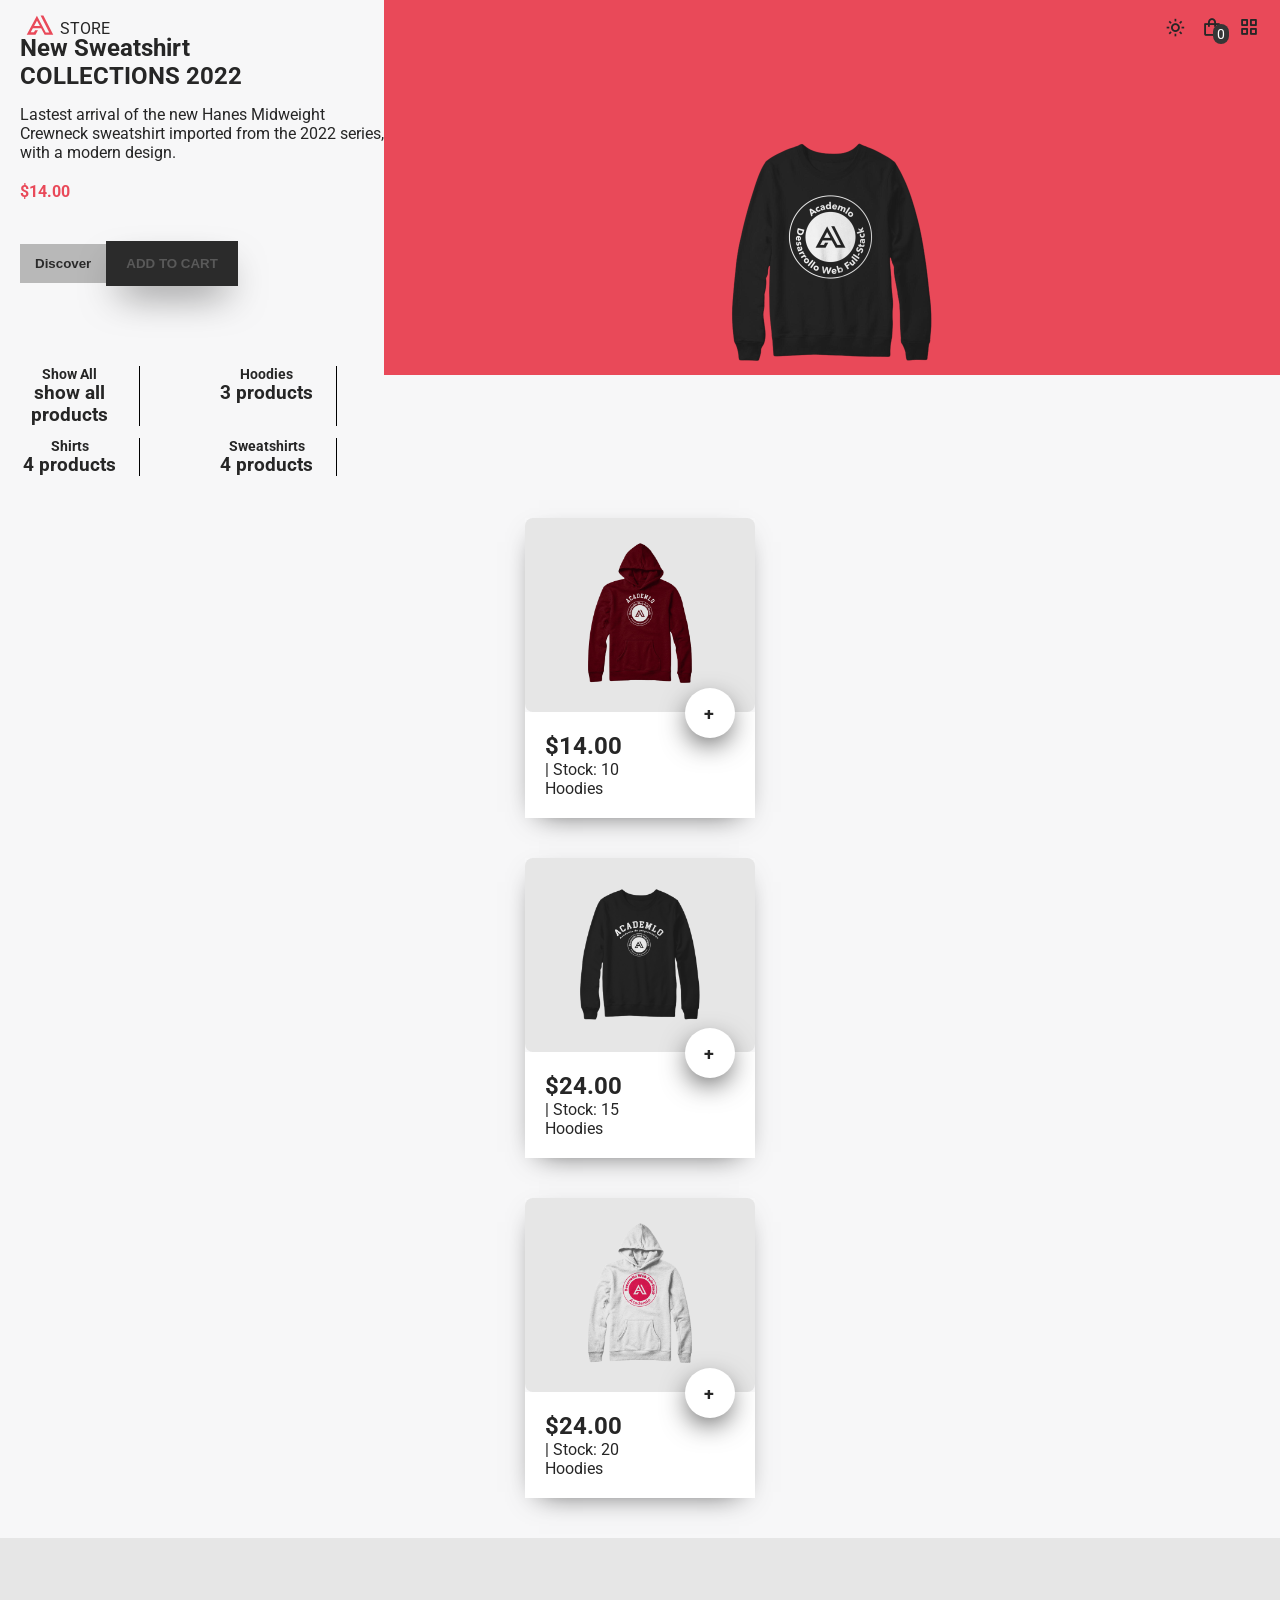
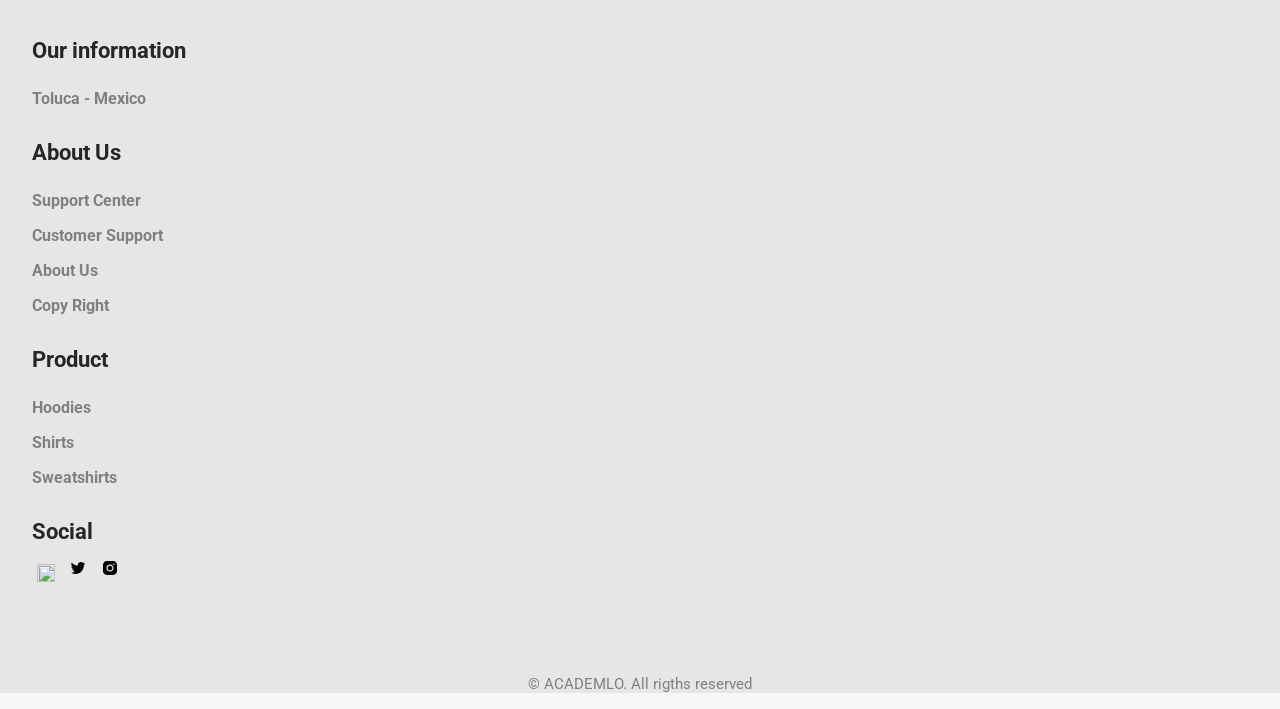
==== commit c67cbbe5: "empezamos con el carrito" ====
--- a/index.html
+++ b/index.html
@@ -140,20 +140,20 @@
     </div>
 <section class="categories">
     <div class="div-izq">
-      <h1 >Show All</h1>
-      <h2>show all products</h2>
+      <h2 >Show All</h2>
+      <h3>show all products</h3>
     </div>
     <div class="div-der">
-      <h1>Hoodies</h1>
-      <h2>3 products</h2>
+      <h2>Hoodies</h2>
+      <h3>3 products</h3>
     </div>
     <div class="div-izq">
-      <h1>Shirts</h1>
-      <h2>4 products</h2>
+      <h2>Shirts</h2>
+      <h3>4 products</h3>
     </div>
     <div class="div-der">
-      <h1>Sweatshirts</h1>
-      <h2>4 products</h2>
+      <h2>Sweatshirts</h2>
+      <h3>4 products</h3>
     </div>
 
 
@@ -177,24 +177,24 @@
 <footer class="footer-info">
   <div class="contenedor-footer">
 <div>
-  <h1>Our information</h1>
-  <h2>Toluca - Mexico</h2>
-</div>
-<div>
-  <h1>About Us</h1>
-  <h2>Support Center</h2>
-  <h2>Customer Support</h2>
+  <h2>Our information</h2>
+  <h3>Toluca - Mexico</h3>
+</div>
+<div>
   <h2>About Us</h2>
-  <h2>Copy Right</h2>
-</div>
-<div>
-  <h1>Product</h1>
-  <h2>Hoodies</h2>
-  <h2>Shirts</h2>
-  <h2>Sweatshirts</h2>
-</div>
-<div>
-  <h1>Social</h1>
+  <h3>Support Center</h3>
+  <h3>Customer Support</h3>
+  <h3>About Us</h3>
+  <h3>Copy Right</h3>
+</div>
+<div>
+  <h2>Product</h2>
+  <h3>Hoodies</h3>
+  <h3>Shirts</h3>
+  <h3>Sweatshirts</h3>
+</div>
+<div>
+  <h2>Social</h2>
   
 
 
--- a/assets/css/style.css
+++ b/assets/css/style.css
@@ -35,17 +35,12 @@
   --body-color: hsl(249, 19%, 14%);
   --container-color: hsl(246, 16%, 12%);
   --border-color: hsl(0, 0%, 20%);
-
-}
-
+}
 
 body {
   background-color: var(--body-color);
   font-family: var(--body-font);
   color: var(--title-color);
-
-
-
 }
 a {
   text-decoration: none;
@@ -122,6 +117,55 @@
   position: absolute;
 }
 
+.contenedor-elements {
+  width: 100%;
+  height: 100%;
+  background-color: var(--container-color);
+}
+
+.contenedor-elements--h3 {
+  width: 100%;
+  text-align: center;
+  padding-top: 50px;
+  padding-bottom: 100px;
+}
+
+.contenedor-elements--img {
+  width: 100%;
+}
+
+.contenedor-elements--h2,
+.contenedor-elements--p {
+  width: 100%;
+  text-align: center;
+}
+
+.contenedor-elements--containerh4 {
+  width: 100%;
+  display: flex;
+  padding-top: 150px;
+  padding-bottom: 30px;
+}
+
+.contenedor-elements--h4 {
+  width: 50%;
+  padding-left: 30px;
+}
+
+.contenedor-elements--h4--2 {
+  width: 50%;
+  text-align: end;
+  padding-right: 30px;
+}
+
+.contenedor-elements--button {
+  width: 45%;
+  height: 8%;
+  margin-left: 50%;
+  border: none;
+  color: rgb(94, 94, 94);
+}
+
 @keyframes aparecer-elementos-nav {
   0% {
     left: -100%;
@@ -179,7 +223,7 @@
 .btn-primary {
   padding: 15px 20px;
   background-color: var(--button-color);
-  color: var(--container-color);
+  color: var(--text-color);
   font-weight: bold;
   box-shadow: 1px 18px 39px -13px rgba(0, 0, 0, 0.63);
   -webkit-box-shadow: 1px 18px 39px -13px rgba(0, 0, 0, 0.63);
@@ -209,7 +253,7 @@
 .back {
   background-color: var(--first-color);
   width: 70%;
-  height: 100px;
+  height: 3.5rem;
   position: fixed;
   top: 0px;
   z-index: -1;
@@ -239,6 +283,20 @@
   width: 2.5rem;
   fill: var(--first-color);
 }
+.nav-container {
+  position: fixed;
+  width: 100%;
+  z-index: 40;
+}
+.scrolling {
+  background-color: var(--container-color);
+  box-shadow: -1px 9px 28px -15px rgba(0, 0, 0, 0.75);
+  -webkit-box-shadow: -1px 9px 28px -15px rgba(0, 0, 0, 0.75);
+  -moz-box-shadow: -1px 9px 28px -15px rgba(0, 0, 0, 0.75);
+}
+.no-scrolling {
+  background-color: transparent;
+}
 .nav {
   height: 3.5rem;
   display: flex;
@@ -264,15 +322,14 @@
   grid-template-columns: repeat(2, 1fr);
   text-align: center;
   gap: 10px;
-  position: relative;
-  top: 800px;
+  padding-top: 40px;
+}
+
+.categories h1 {
+  font-size: 18px;
 }
 
 .categories h2 {
-  font-size: 18px;
-}
-
-.categories h3 {
   font-size: 14px;
 }
 
@@ -283,36 +340,103 @@
 }
 
 .categories .div-izq {
+  left: 30px;
+}
+
+.destacado-container-img {
+  background-color: var(--first-color);
+  width: 70%;
+  float: right;
+}
+.pin {
+  visibility: hidden;
+}
+
+.destacado > .datos {
+  padding: 0 20px;
+}
+.datos > h2 {
+  padding-top: 15px;
+}
+.datos > p {
+  padding-top: 15px;
+  padding-bottom: 20px;
+}
+
+.articulos {
+  display: flex;
+  flex-direction: column;
+  align-items: center;
+  justify-content: space-between;
+  padding-top: 40px;
+  gap: 40px;
+}
+
+.img-card {
+  width: 150px;
+}
+.card-img {
+  background-color: var(--card-color);
+  border-radius: 0.5rem;
+  padding: 20px 40px;
+}
+.description-card {
+  background-color: var(--container-color);
+  width: 100%;
+  padding: 20px 20px;
+}
+
+.card-add-cart {
+  width: 50px;
+  height: 50px;
+  background-color: var(--container-color);
+  border-radius: 50%;
+  position: absolute;
+  margin-top: 170px;
+  margin-left: 160px;
+  box-shadow: -1px 9px 28px -5px rgba(0, 0, 0, 0.75);
+  -webkit-box-shadow: -1px 9px 28px -5px rgba(0, 0, 0, 0.75);
+  -moz-box-shadow: -1px 9px 28px -5px rgba(0, 0, 0, 0.75);
+  cursor: pointer;
+}
+.card-add-cart > span {
+  position: absolute;
+  margin: 15px 19px;
+  font-size: large;
+  font-weight: bolder;
+}
+
+.card {
   position: relative;
-  left: 30px;
-}
-
-.footer__social-link img{
+  box-shadow: -1px 9px 28px -15px rgba(0, 0, 0, 0.75);
+  -webkit-box-shadow: -1px 9px 28px -15px rgba(0, 0, 0, 0.75);
+  -moz-box-shadow: -1px 9px 28px -15px rgba(0, 0, 0, 0.75);
+}
+
+.footer__social-link img {
   width: 18px;
   height: 18px;
   margin: 5px;
 }
 
-.footer-info{
+.footer-info {
   background-color: hsl(0, 0%, 90%);
- position: relative;
- top: 1000px;
-
-}
-
-.contenedor-footer{
+  margin-top: 40px;
+}
+
+.contenedor-footer {
   display: grid;
   row-gap: 2rem;
   padding: 2rem;
- padding-top: 100px;
-}
-
-.contenedor-footer h2{
+  padding-top: 100px;
+}
+
+.contenedor-footer h2 {
   font-size: 22px;
   padding-bottom: 10px;
 }
 
-.contenedor-footer h3{
+.contenedor-footer h3 {
   font-size: 16px;
   color: gray;
   padding-top: 16px;
@@ -323,5 +447,5 @@
   margin: 3.5rem 0 1rem 0;
   text-align: center;
   font-size: 15px;
-  color:grey
-}+  color: grey;
+}
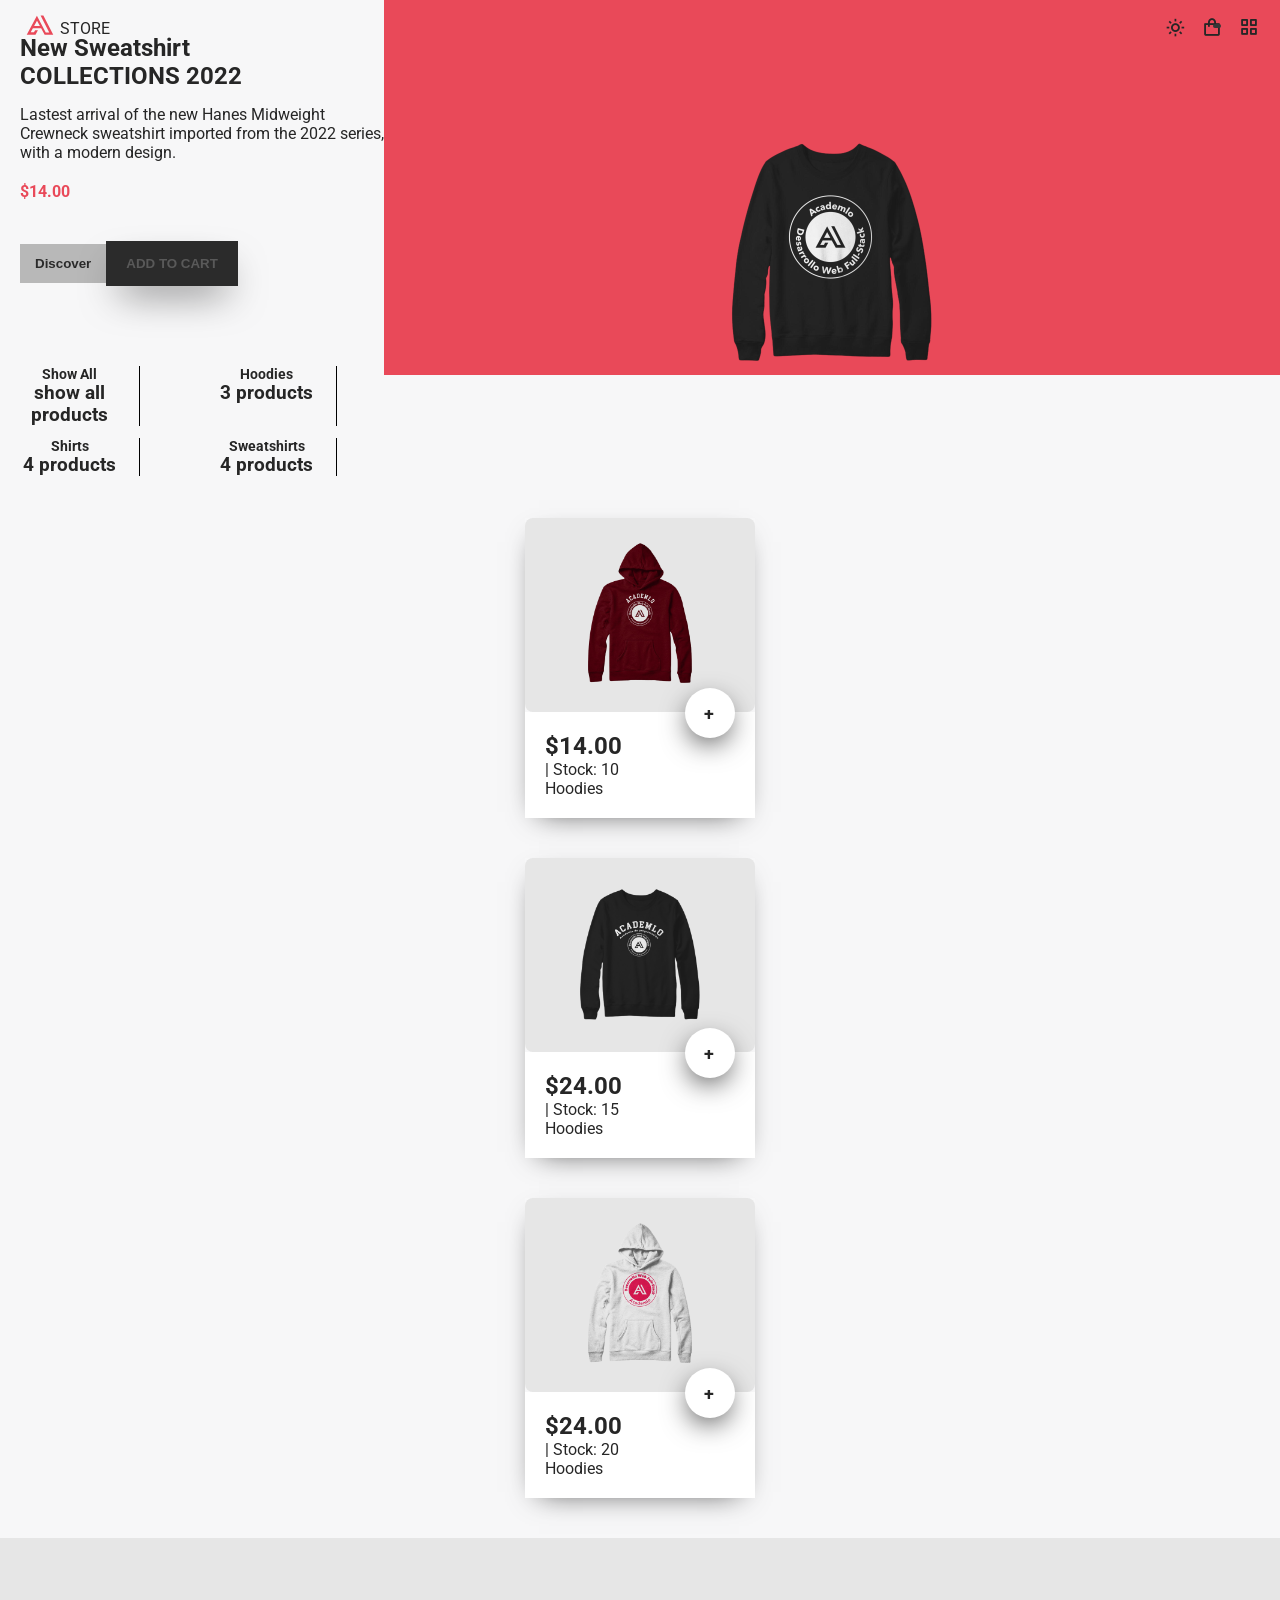
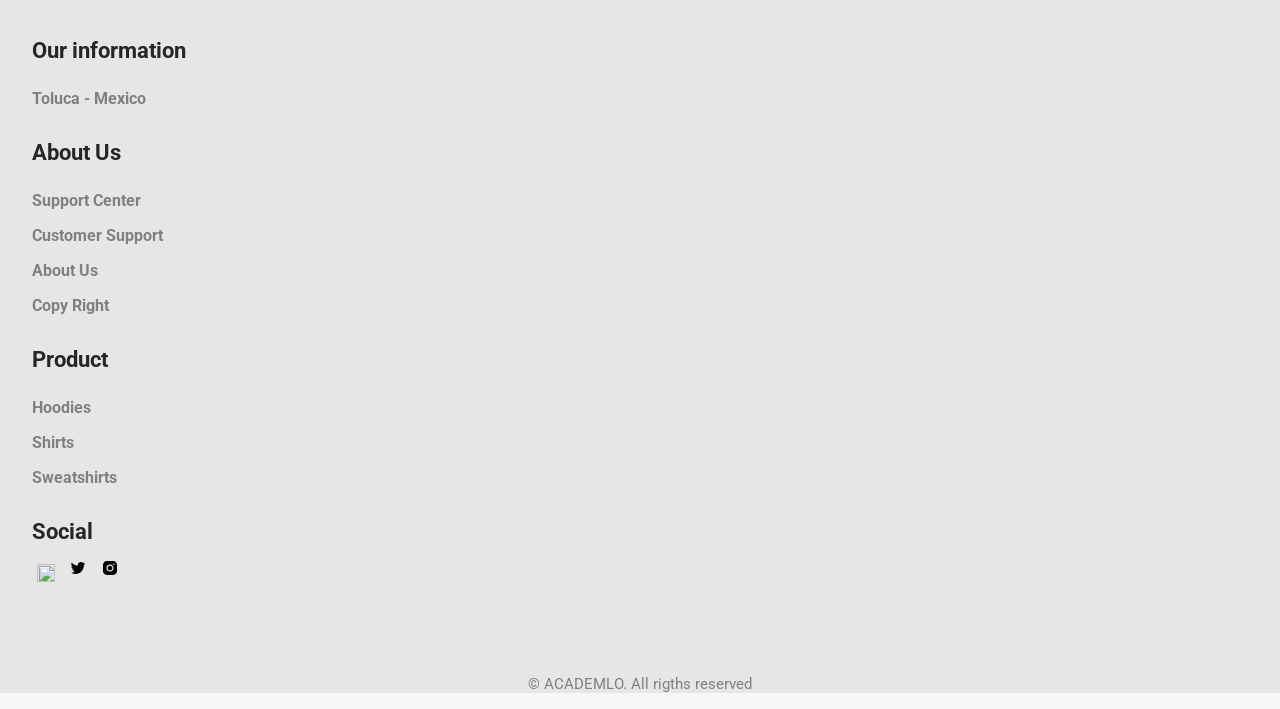
==== commit 2b558bd1: "agregamos la funcionabilidad principal del carrito" ====
--- a/index.html
+++ b/index.html
@@ -97,10 +97,43 @@
         <div class="cart-container">
           
             <div class="contenedor-elements">
-              <h3 class="contenedor-elements--h3" id="items-cart">My cart</h3> 
+              <h3 class="contenedor-elements--h3 " >My cart</h3> 
+
+              <div class="is-empty" id="items-cart">
+                
+
+                <!-- <div class="item">
+                  <img class="img-into-cart" src="./assets/images/featured1.png" alt="">
+                  <div>
+                    <h2>Shirts</h2>
+                    <p>Stock: 10 <span>$24.00</span></p>
+                    <h3>Subtotal: $24.00</h3>
+                    <div class="controls">
+                      <button type="button">-</button>
+                    <small>1 Units</small>
+                    <button type="button">+</button>
+                    </div>
+                   
+                  </div>
+                  <a href="#">V</a>
+                    
+
+                  
+                </div> -->
+                
+
+
+
+
+              </div>
               <!-- <img class="contenedor-elements--img" src="./assets/images/empty-cart.png" alt="cart">
               <h2 class="contenedor-elements--h2">Your cart is empty</h2>
               <p class="contenedor-elements--p">You can add items to your cart by clicking on the ´+´ button on                the product page.</p> -->
+
+
+
+
+              
               <div class="contenedor-elements--containerh4">
                 <h4 class="contenedor-elements--h4">0 ítems</h4>
                 <h4 class="contenedor-elements--h4--2">$0.00</h4>
--- a/assets/css/style.css
+++ b/assets/css/style.css
@@ -131,7 +131,7 @@
 }
 
 .contenedor-elements--img {
-  width: 100%;
+  width: 90%;
 }
 
 .contenedor-elements--h2,
@@ -449,3 +449,17 @@
   font-size: 15px;
   color: grey;
 }
+
+.is-empty {
+}
+
+.img-into-cart {
+  width: 80px;
+}
+.item {
+  display: flex;
+  flex-direction: row;
+  justify-content: space-evenly;
+  align-items: center;
+  margin-bottom: 40px;
+}
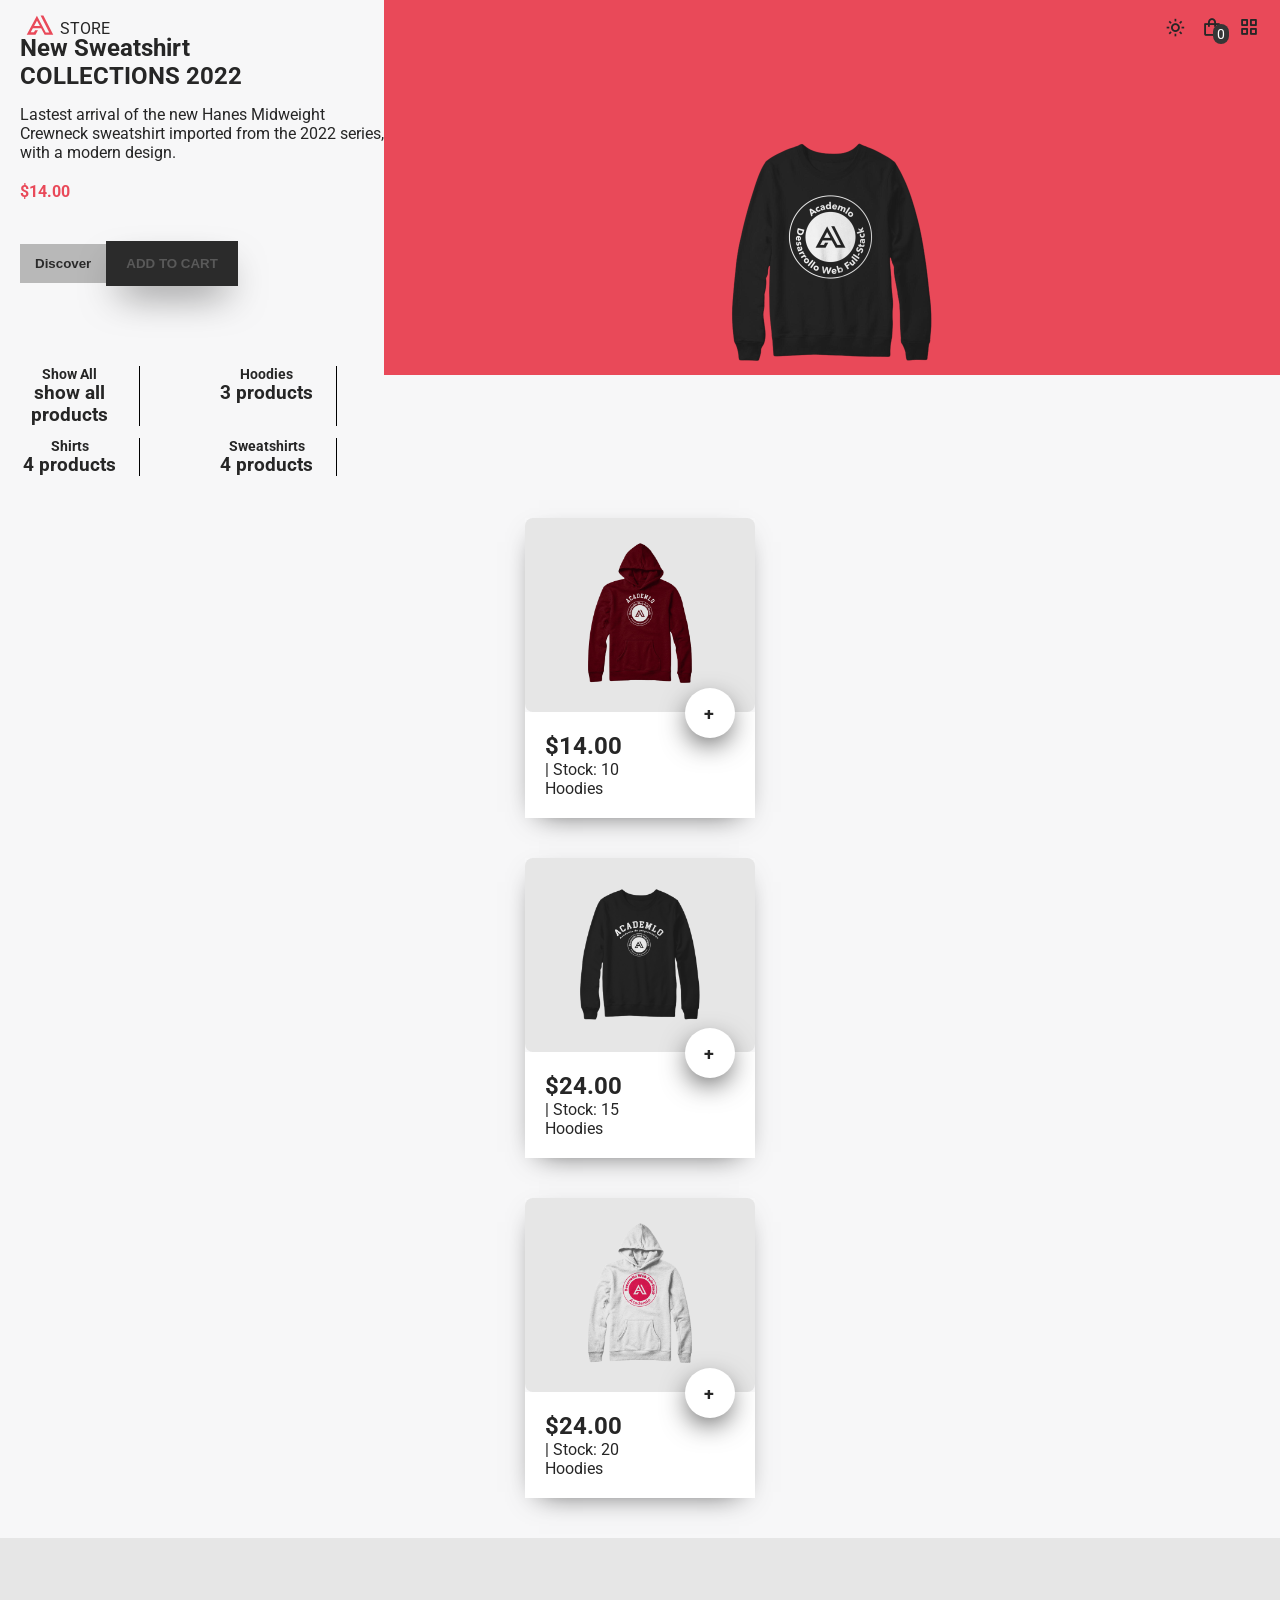
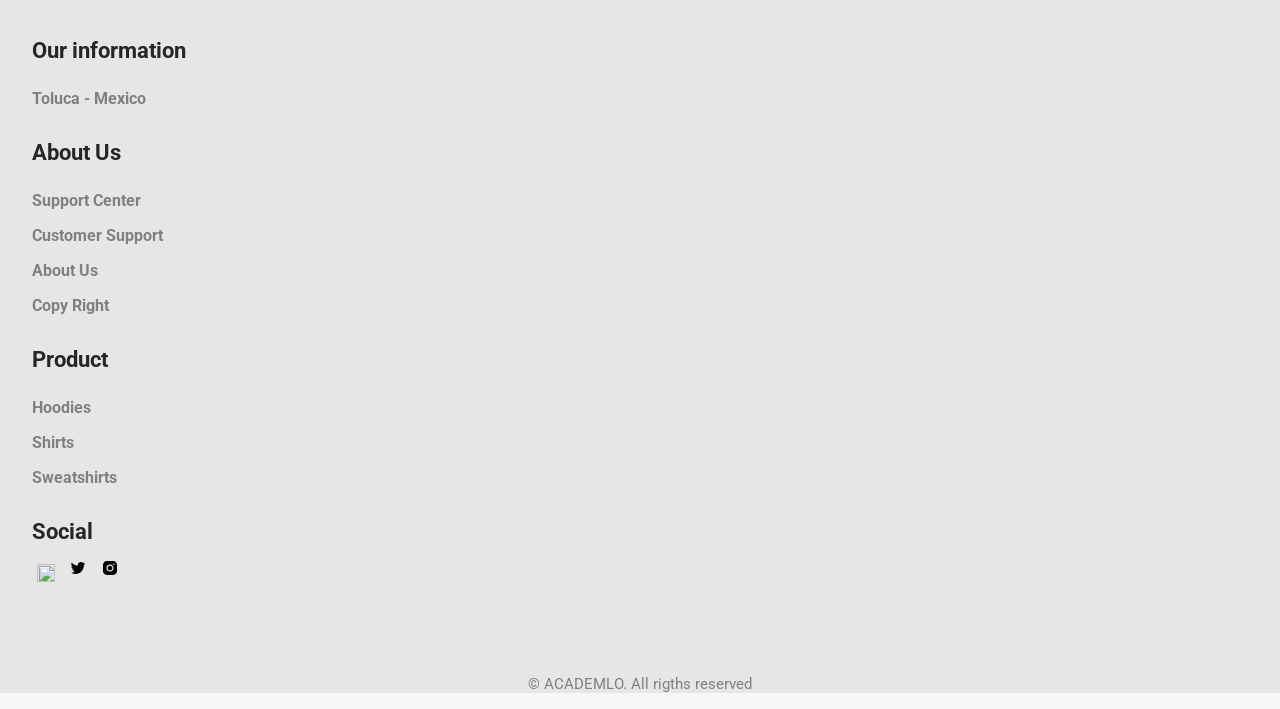
==== commit 19c7f33c: "se inicializó el el contador de articulos en el carrito en 0 y se limpio un poco el html" ====
--- a/index.html
+++ b/index.html
@@ -101,39 +101,8 @@
 
               <div class="is-empty" id="items-cart">
                 
-
-                <!-- <div class="item">
-                  <img class="img-into-cart" src="./assets/images/featured1.png" alt="">
-                  <div>
-                    <h2>Shirts</h2>
-                    <p>Stock: 10 <span>$24.00</span></p>
-                    <h3>Subtotal: $24.00</h3>
-                    <div class="controls">
-                      <button type="button">-</button>
-                    <small>1 Units</small>
-                    <button type="button">+</button>
-                    </div>
-                   
-                  </div>
-                  <a href="#">V</a>
-                    
-
-                  
-                </div> -->
-                
-
-
-
-
               </div>
-              <!-- <img class="contenedor-elements--img" src="./assets/images/empty-cart.png" alt="cart">
-              <h2 class="contenedor-elements--h2">Your cart is empty</h2>
-              <p class="contenedor-elements--p">You can add items to your cart by clicking on the ´+´ button on                the product page.</p> -->
-
-
-
-
-              
+             
               <div class="contenedor-elements--containerh4">
                 <h4 class="contenedor-elements--h4">0 ítems</h4>
                 <h4 class="contenedor-elements--h4--2">$0.00</h4>
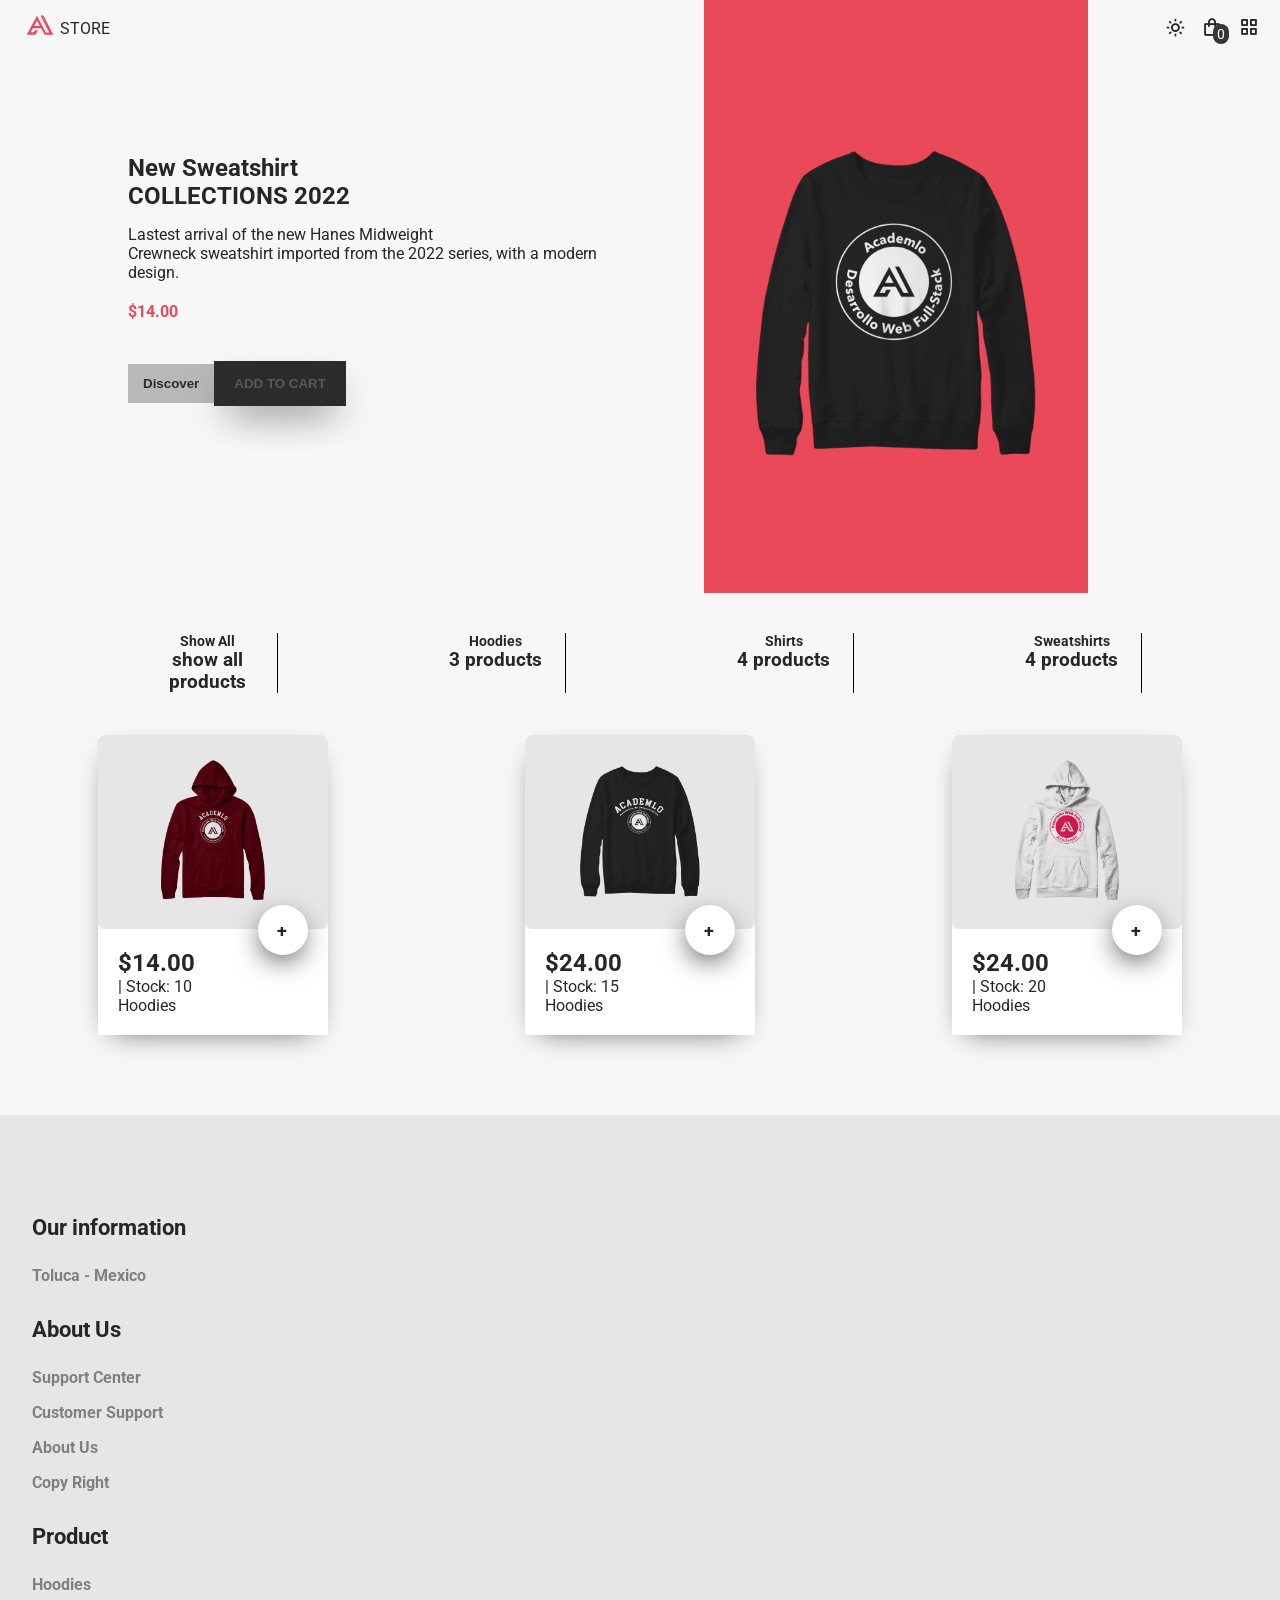
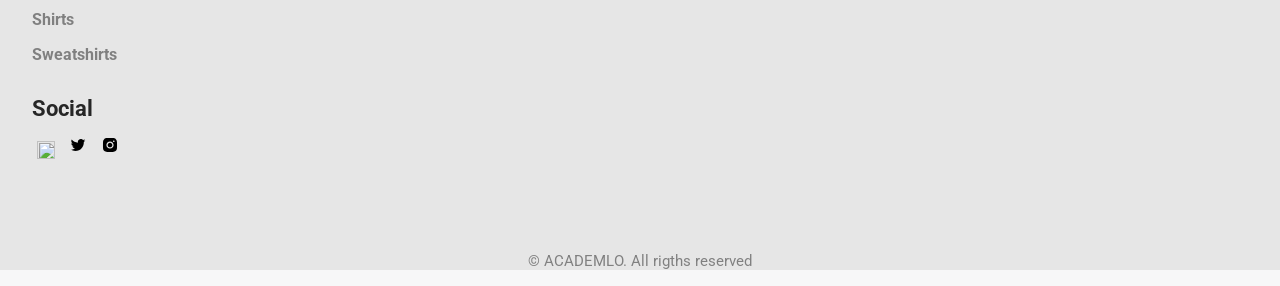
==== commit a0dfa9d2: "se agrego el favicon" ====
--- a/index.html
+++ b/index.html
@@ -6,6 +6,7 @@
         <meta name="viewport" content="width=device-width, initial-scale=1">
 
         <link href='https://unpkg.com/boxicons@2.1.2/css/boxicons.min.css' rel='stylesheet'>
+        <link rel="shortcut icon" href="./assets/images/favicon.png" type="image/x-icon">
         <link href="assets/css/style.css" rel="stylesheet">
     </head>
     <body>
--- a/assets/css/style.css
+++ b/assets/css/style.css
@@ -463,3 +463,55 @@
   align-items: center;
   margin-bottom: 40px;
 }
+
+/* version de tablet */
+@media only screen and (min-width: 800px) {
+  
+  .destacado-container-img{
+    width: 35%;
+    margin-right: 5%;
+    margin-left: 60px;
+    height: 493px;
+  }
+  .destacado>.datos{
+    padding: 90px 45px;
+  }
+  .categories{
+    display: flex;
+    justify-content: center;
+    width: 100%;
+  }
+  .articulos{
+    flex-direction: row;
+    justify-content: center;
+    padding: 40px 20px;
+  }
+
+}
+@media only screen and (min-width: 1150px) {
+  
+
+ .destacado-container-img{
+  width: 30%;
+  margin-right: 15%;
+  margin-left: 60px;
+  height: 593px;
+}
+.img-articulo-destacado{
+  width: 350px;
+}
+.destacado>.datos{
+  padding: 120px 10%;
+}
+.articulos{
+ 
+  justify-content: space-around;
+
+}
+.categories{
+ 
+  justify-content: space-evenly;
+  
+}
+
+}
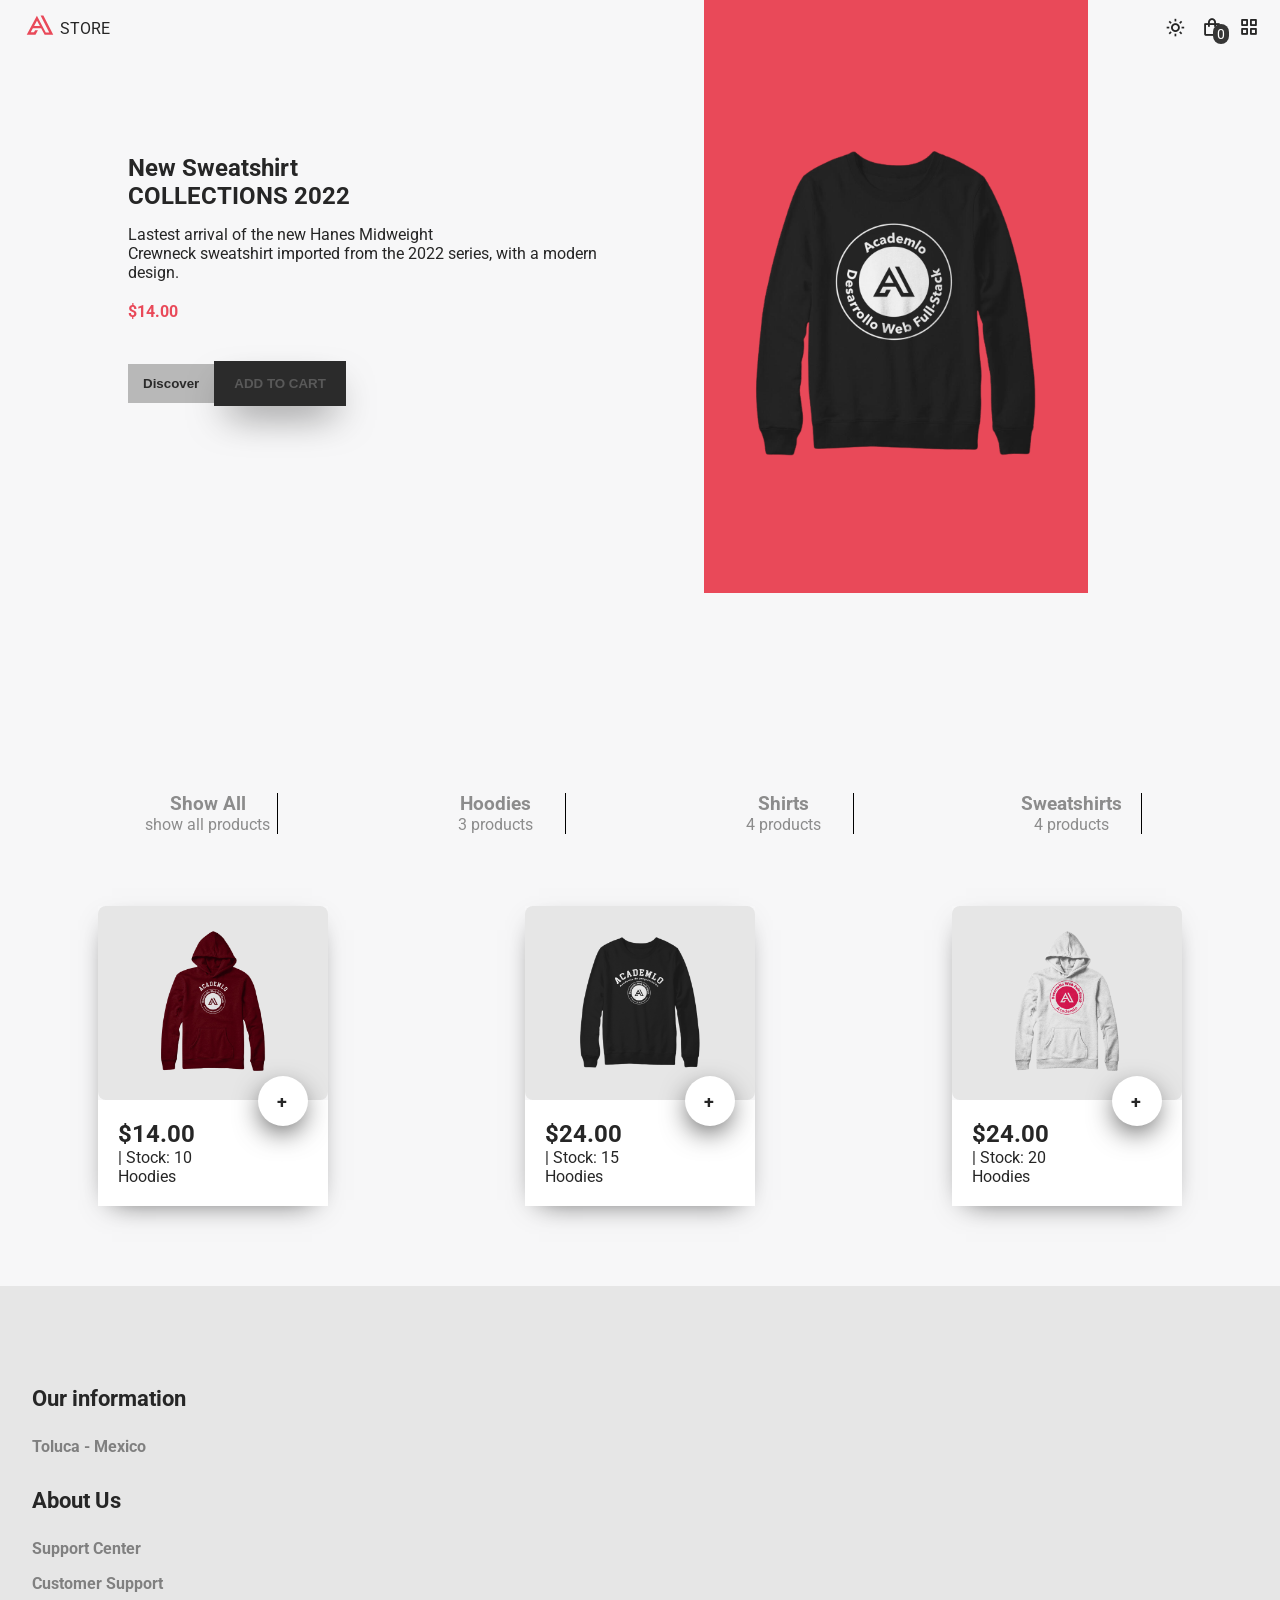
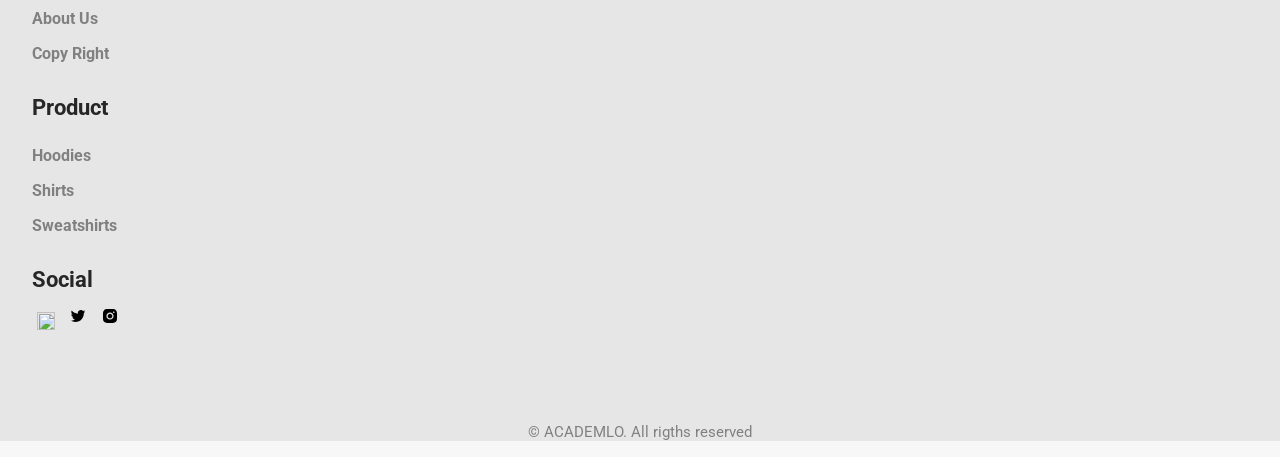
==== commit e778c9b8: "estilos a menu con clase categories" ====
--- a/index.html
+++ b/index.html
@@ -143,20 +143,20 @@
     </div>
 <section class="categories">
     <div class="div-izq">
-      <h2 >Show All</h2>
-      <h3>show all products</h3>
+      <h3>Show All</h3>
+      <hp>show all products</hp>
     </div>
     <div class="div-der">
-      <h2>Hoodies</h2>
-      <h3>3 products</h3>
+      <h3>Hoodies</h3>
+      <p>3 products</p>
     </div>
     <div class="div-izq">
-      <h2>Shirts</h2>
-      <h3>4 products</h3>
+      <h3>Shirts</h3>
+      <p>4 products</p>
     </div>
     <div class="div-der">
-      <h2>Sweatshirts</h2>
-      <h3>4 products</h3>
+      <h3>Sweatshirts</h3>
+      <p>4 products</p>
     </div>
 
 
--- a/assets/css/style.css
+++ b/assets/css/style.css
@@ -335,8 +335,12 @@
 
 .categories div {
   border-right: black solid 1px;
-  margin-bottom: 2px;
+  margin-bottom: 2rem;
+  margin-top: 10rem;
   width: 140px;
+  color: var(--text-color-light);
+  
+
 }
 
 .categories .div-izq {
